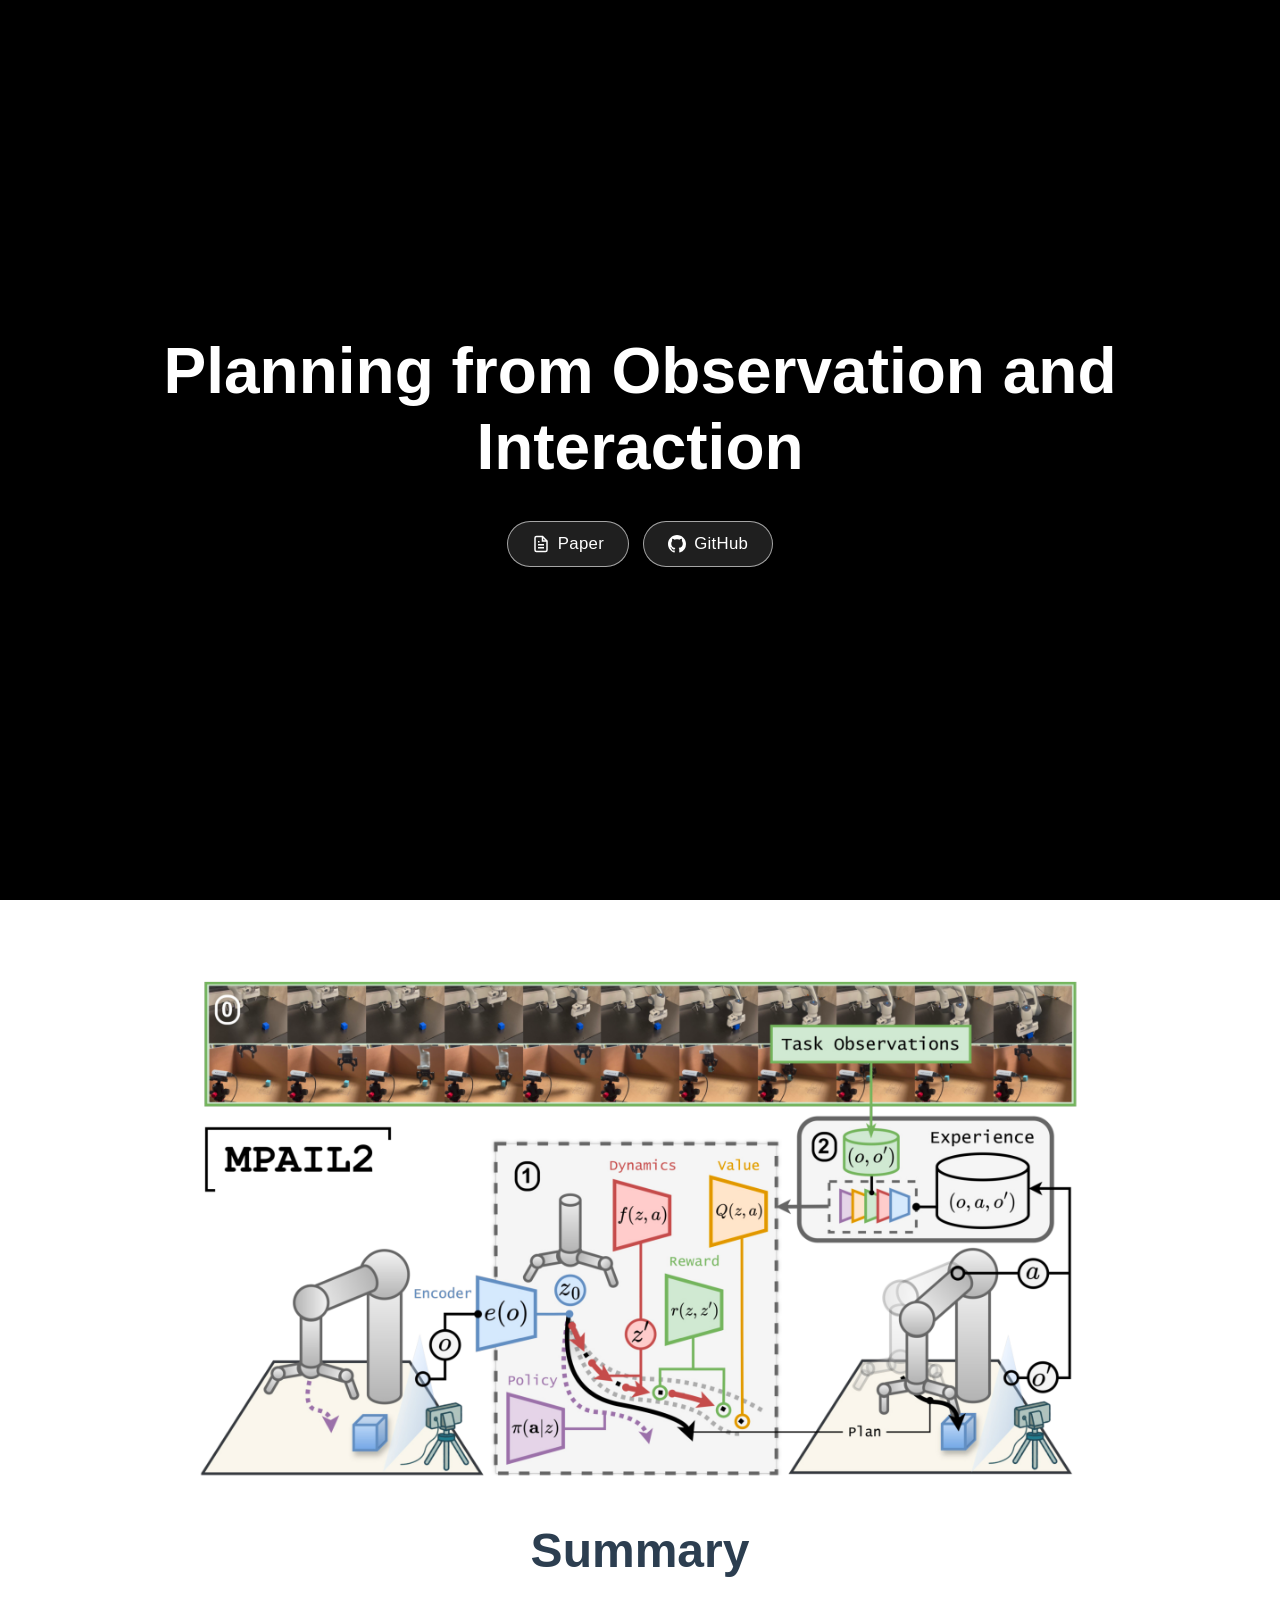
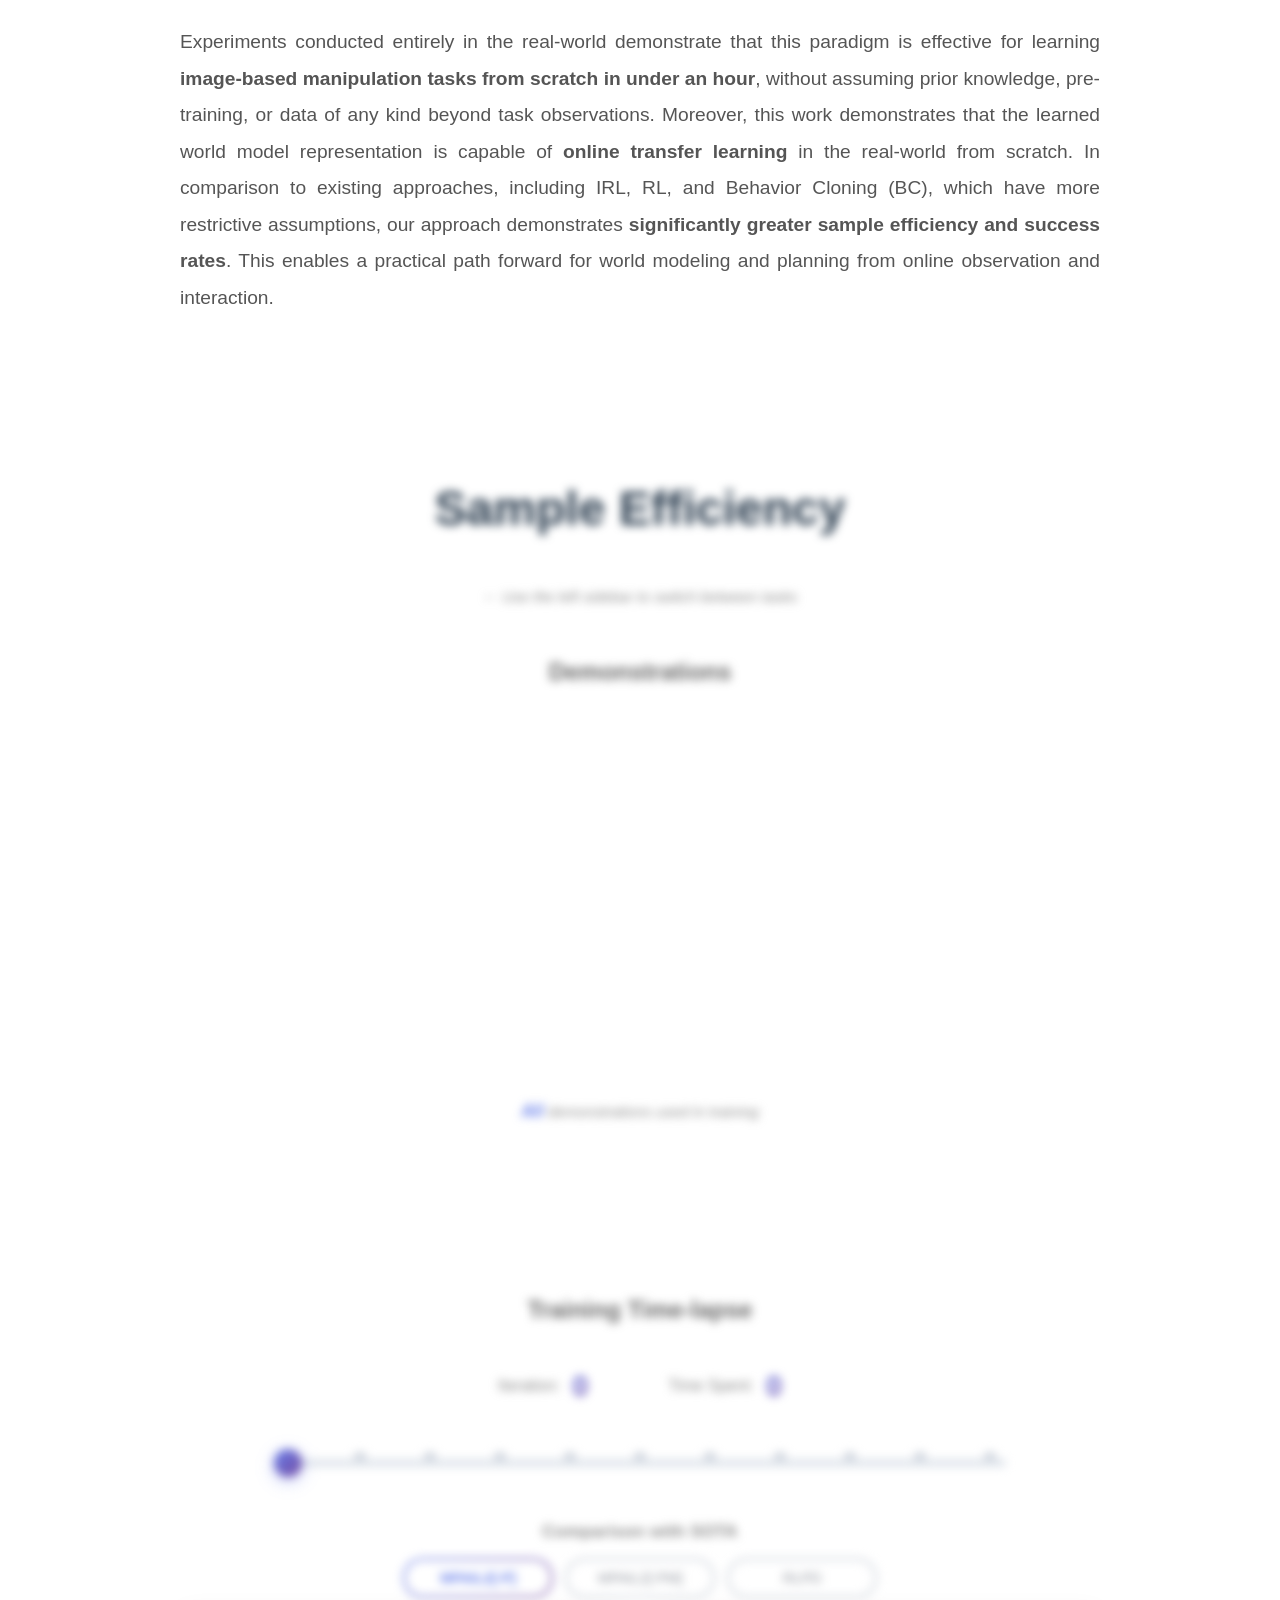
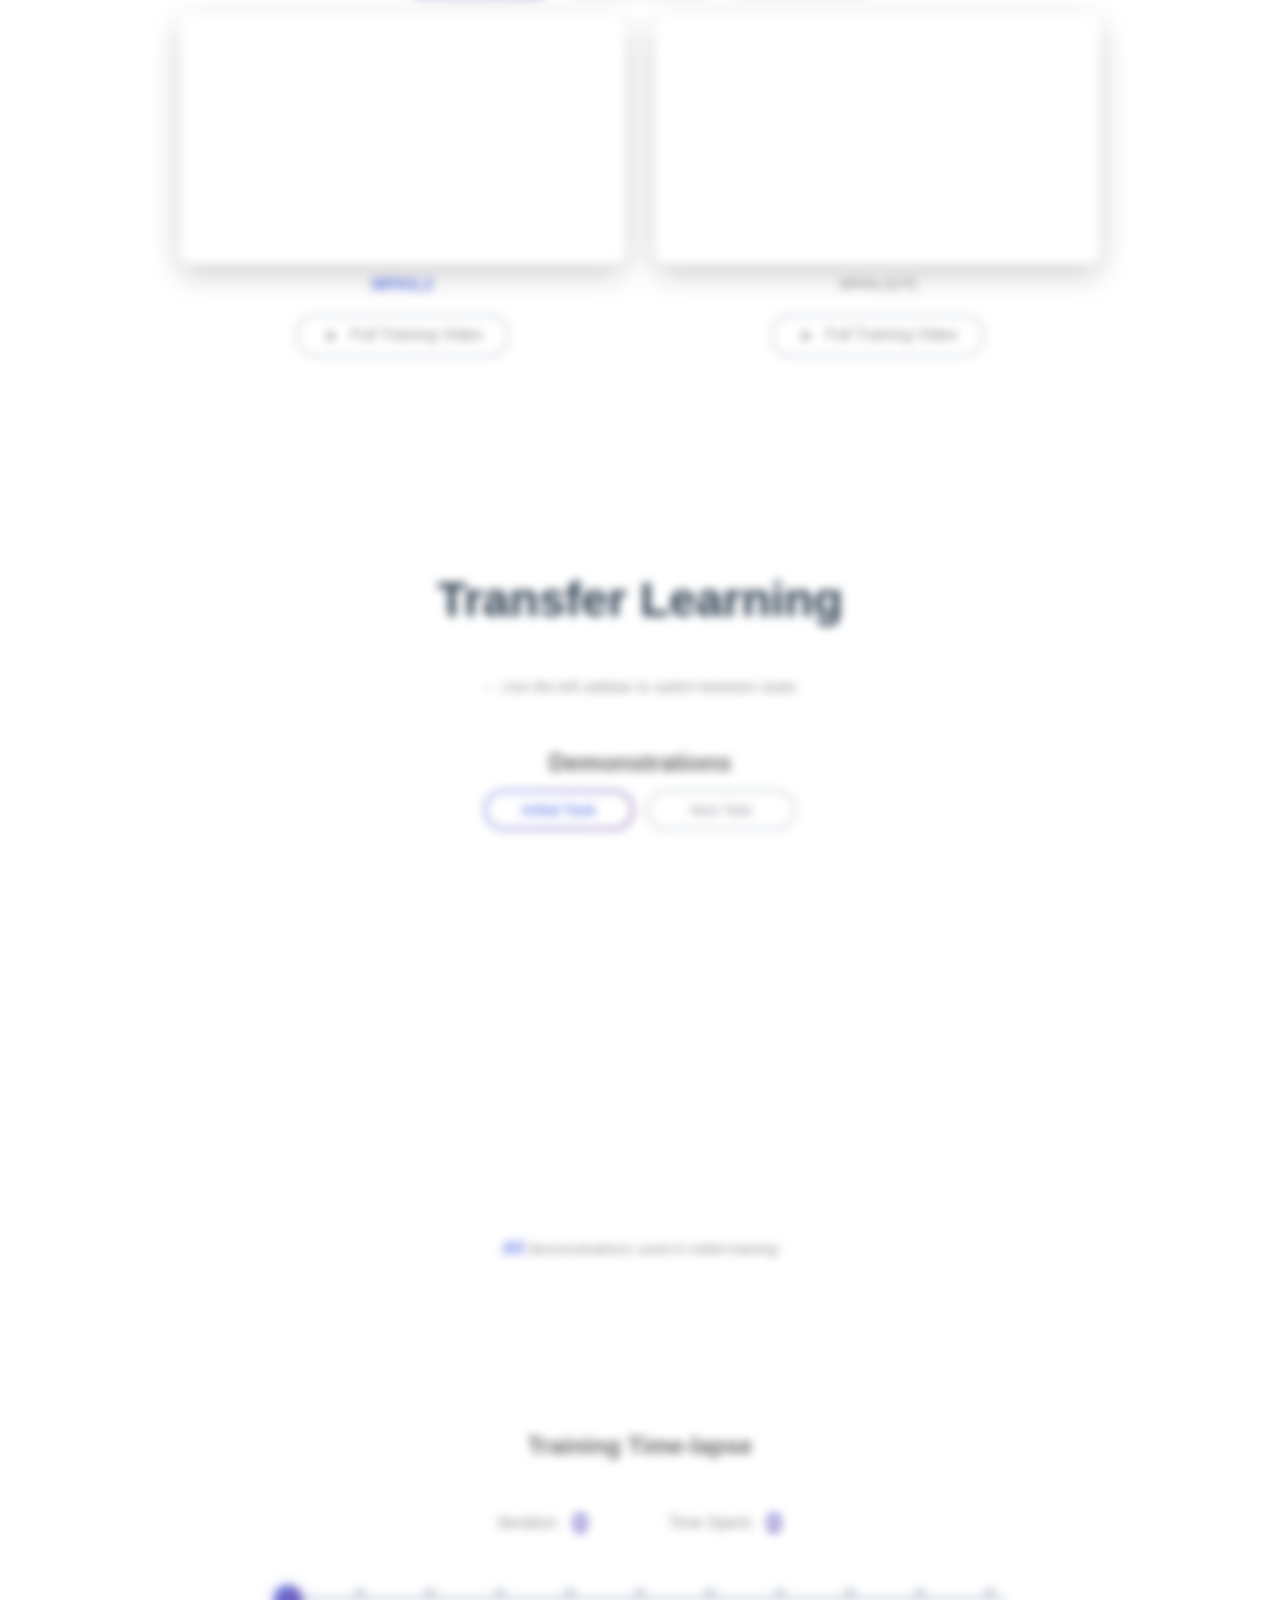
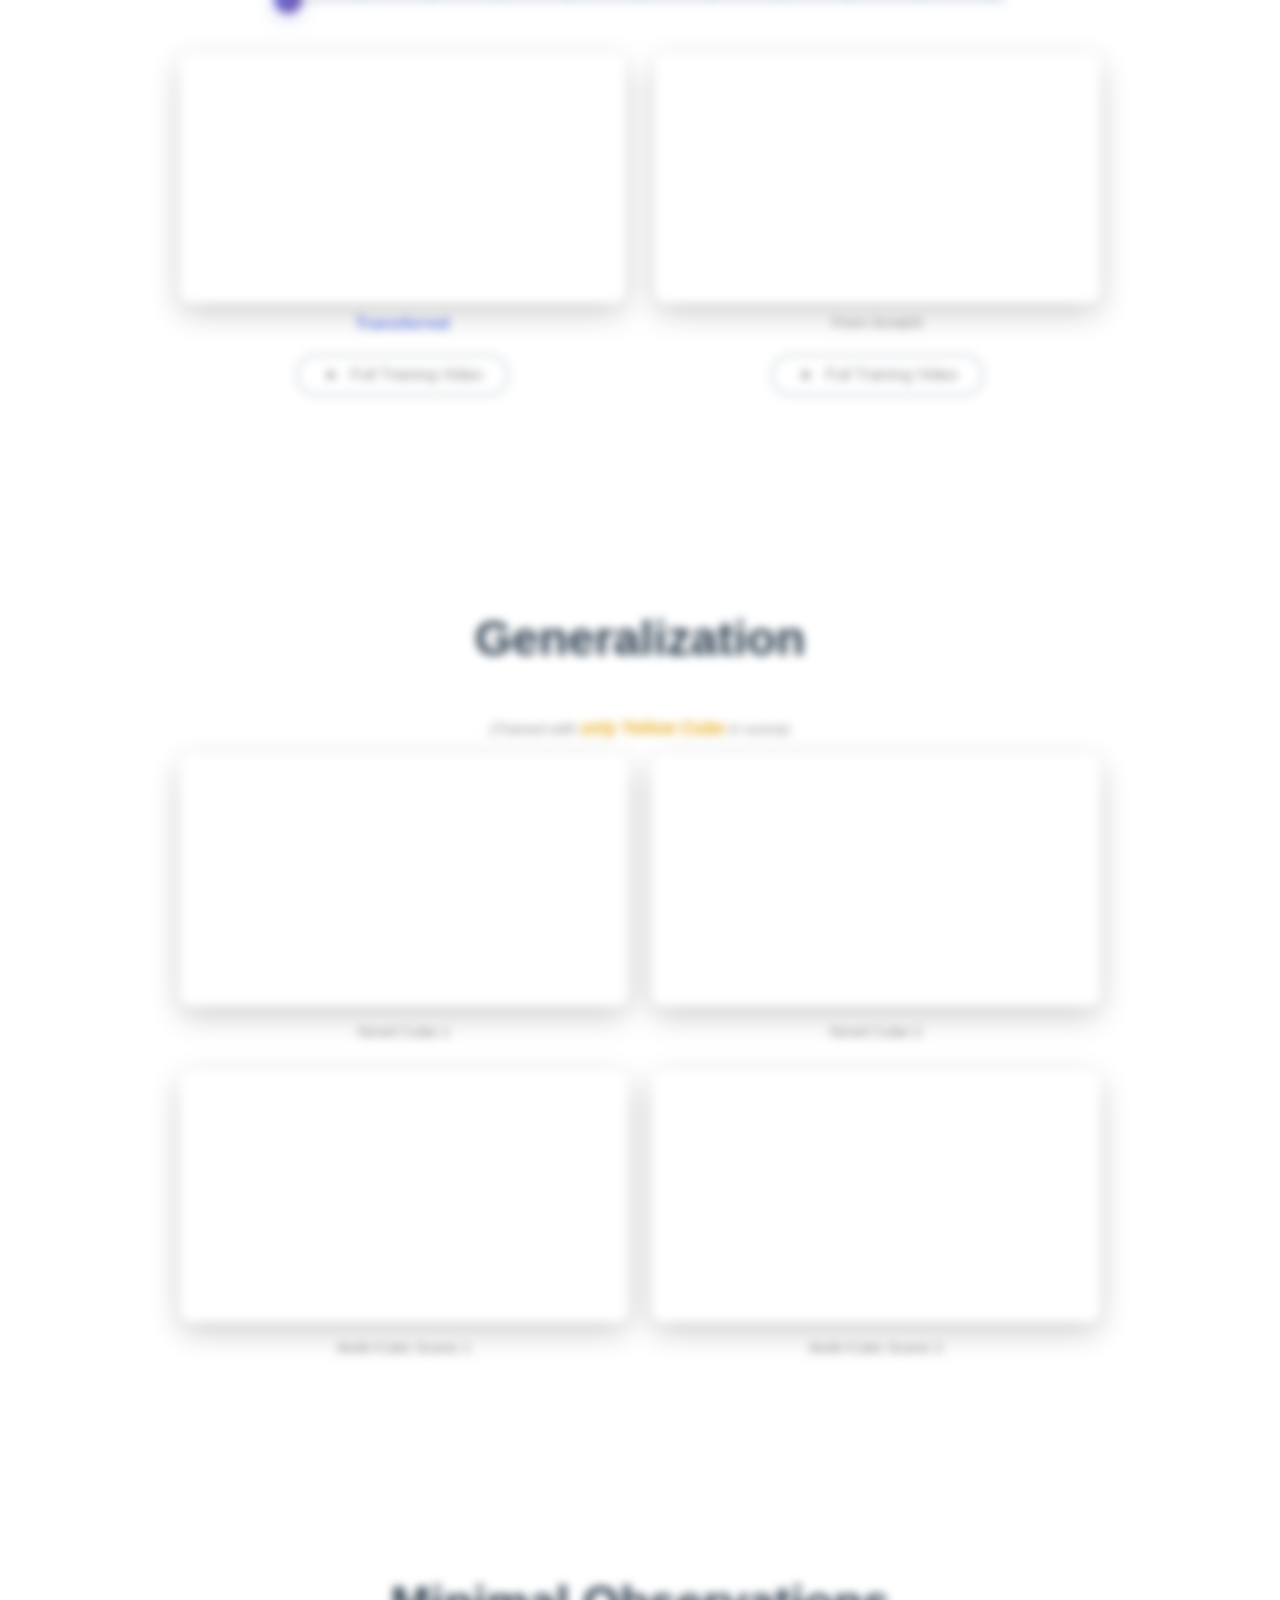
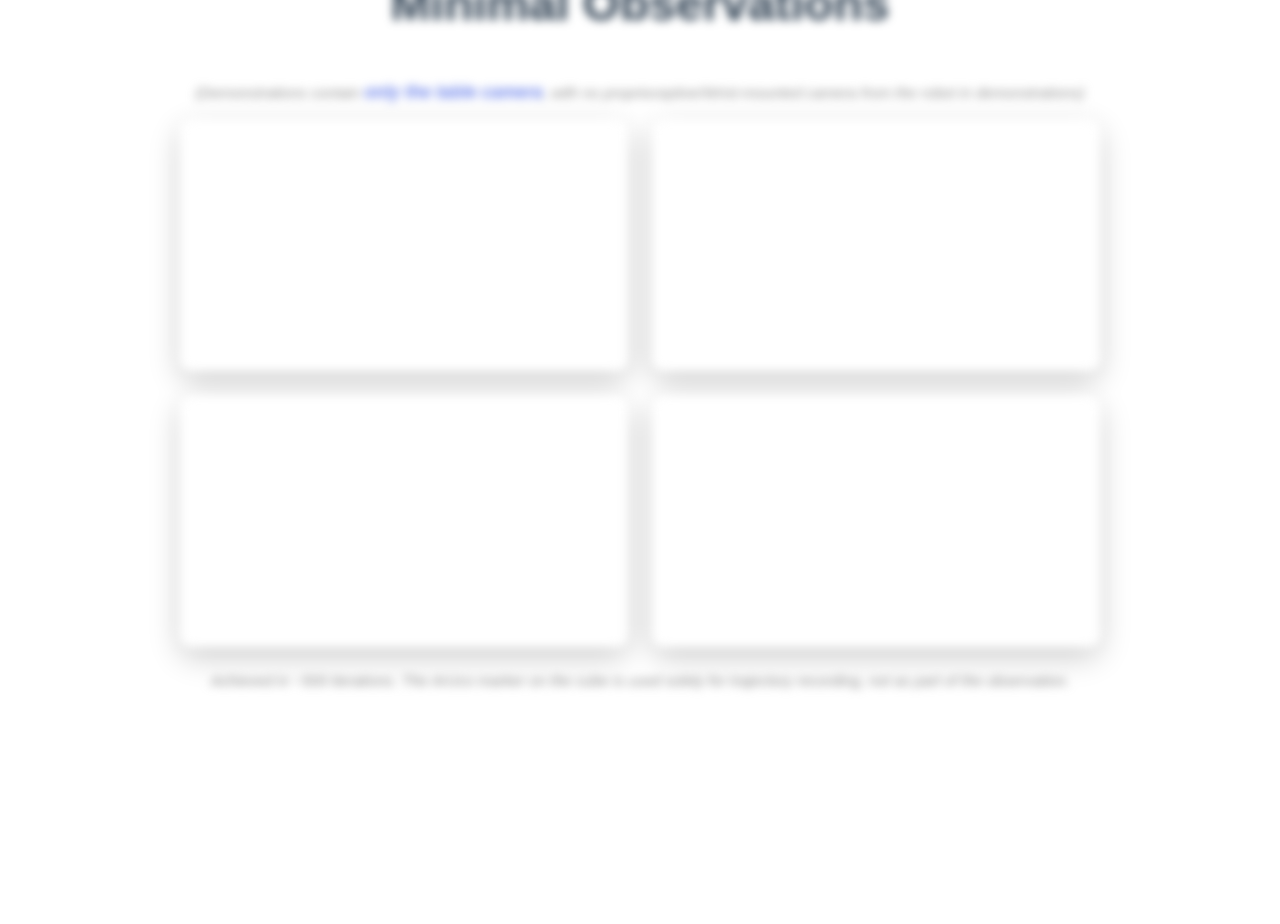
==== VIEWME.html @ fffad15a "Add project website with video showcase Co-authored-by: Cursor <cursoragent@cursor.com>" ====
<!DOCTYPE html>
<html lang="en" style="scroll-behavior: smooth;">
<head>
    <meta charset="UTF-8">
    <meta name="viewport" content="width=device-width, initial-scale=1.0">
    <title>Planning from Observation and Interaction</title>
    <style>
        * {
            margin: 0;
            padding: 0;
            box-sizing: border-box;
        }

        body {
            font-family: 'Segoe UI', Tahoma, Geneva, Verdana, sans-serif;
            line-height: 1.8;
            color: #333;
            background: #ffffff;
            transition: background-color 0.3s ease, color 0.3s ease;
        }

        
        .theme-toggle {
            position: fixed;
            top: 20px;
            right: 20px;
            z-index: 1000;
            width: 72px;
            height: 36px;
            padding: 0 8px;
            border-radius: 18px;
            border: none;
            background: transparent;
            backdrop-filter: none;
            -webkit-backdrop-filter: none;
            box-shadow: none;
            cursor: pointer;
            display: flex;
            align-items: center;
            justify-content: center;
            transition: all 0.3s ease;
            line-height: 0;
            vertical-align: middle;
        }

        .theme-toggle:hover {
            transform: translateY(-1px);
        }
        .theme-toggle svg {
            width: 17px;
            height: 17px;
            transition: color 0.2s ease, opacity 0.2s ease;
            display: block;
            flex-shrink: 0;
            vertical-align: middle;
            margin: 0;
            padding: 0;
        }
        .theme-toggle .sun-icon {
            opacity: 0.75;
        }
        .theme-toggle .moon-icon {
            opacity: 1;
        }
        .theme-toggle .theme-slash {
            margin: 0 6px;
            background: linear-gradient(135deg, #667eea 0%, #764ba2 100%);
            -webkit-background-clip: text;
            background-clip: text;
            color: transparent;
            font-size: 0.95rem;
            font-weight: 600;
            line-height: 0;
            display: inline-flex;
            align-items: center;
            flex-shrink: 0;
            vertical-align: middle;
            padding: 0;
        }
        .theme-toggle.hidden-on-hero {
            opacity: 0;
            transform: translateY(-8px);
            pointer-events: none;
        }
        body:not(.dark-mode) .theme-toggle .sun-icon {
            opacity: 1;
        }
        body:not(.dark-mode) .theme-toggle .moon-icon {
            opacity: 0.75;
        }
        body.dark-mode {
            background: #0d0d1a;
            color: #e0e0e0;
        }

        body.dark-mode .theme-toggle {
            border: none;
            background: transparent;
            box-shadow: none;
        }
        body.dark-mode .theme-toggle .moon-icon {
            opacity: 1;
        }
        body.dark-mode .theme-toggle .sun-icon {
            opacity: 0.75;
        }
        body.dark-mode .theme-toggle .moon-icon path {
            fill: url(#moonGrad);
        }
        body.dark-mode .theme-toggle .sun-icon .sun-circle {
            fill: none;
        }

        body.dark-mode .container {
            background: #0d0d1a;
        }

        body.dark-mode .project-info,
        body.dark-mode .tasks-section {
            background: #0d0d1a;
        }

        body.dark-mode .section-header {
            color: #e0e0e0;
        }
        body.dark-mode .summary-main-image::after {
            content: '';
            position: absolute;
            inset: 0;
            border-radius: 12px;
            background: rgba(0, 0, 0, 0.15);
            mix-blend-mode: darken;
            pointer-events: none;
        }

        body.dark-mode .project-description {
            color: #b0b0b0;
        }

        body.dark-mode .subsection-header {
            color: #c0c0c0;
        }

        body.dark-mode .task-btn {
            background: transparent;
            border-color: rgba(102, 126, 234, 0.5);
            color: #a0a0a0;
        }

        body.dark-mode .task-btn:hover {
            border-color: #667eea;
            color: #667eea;
        }

        body.dark-mode .task-btn.active {
            background: linear-gradient(135deg, #667eea 0%, #764ba2 100%);
            color: white;
        }

        body.dark-mode .iteration-info-item label {
            color: #888;
        }

        body.dark-mode .video-label,
        body.dark-mode .image-label {
            color: #b0b0b0;
        }

        body.dark-mode .video-label.highlighted,
        body.dark-mode .image-label.highlighted {
            color: #8a9ff0;
            font-weight: 600;
        }

        body.dark-mode .demonstrations-caption,
        body.dark-mode .gen-video-label {
            color: #a0a0a0;
        }

        body.dark-mode .full-video-link {
            color: #888;
        }

        body.dark-mode .full-video-link:hover {
            color: #667eea;
        }

        body.dark-mode .timeline-nav {
            background: transparent;
        }

        body.dark-mode .timeline-line {
            background: rgba(102, 126, 234, 0.15);
        }

        body.dark-mode .timeline-dot {
            background: #1a1a30;
            border-color: rgba(102, 126, 234, 0.3);
        }

        body.dark-mode .timeline-item:hover .timeline-dot {
            border-color: #667eea;
        }

        body.dark-mode .timeline-label {
            color: #777;
        }

        body.dark-mode .timeline-item.active .timeline-label {
            color: #667eea;
        }

        body.dark-mode .video-display {
            background: #1a1a30;
        }


        body.dark-mode .icon-block,
        body.dark-mode .icon-block-dest {
            border-color: #888;
        }

        body.dark-mode .task-btn-wrapper.active .icon-block {
            border-color: transparent;
        }

        body.dark-mode .icon-arrow {
            color: #888;
        }

        body.dark-mode .iteration-slider {
            background: linear-gradient(90deg, #2a2a40 0%, #2a2a40 100%);
        }

        body.dark-mode .iteration-slider::-webkit-slider-thumb {
            border-color: #1a1a30;
        }

        body.dark-mode .iteration-slider::-moz-range-thumb {
            border-color: #1a1a30;
        }

        body.dark-mode .slider-dot {
            background: #2a2a4a;
        }

        body.dark-mode .slider-dot.active {
            background: #667eea;
        }

        
        .video-section {
            width: 100%;
            height: 100vh;
            background: #000;
            position: relative;
            overflow: hidden;
        }

        .video-container {
            width: 100%;
            height: 100%;
            position: absolute;
            top: 0;
            left: 0;
        }

        .video-container video {
            width: 100%;
            height: 100%;
            position: absolute;
            top: 0;
            left: 0;
            object-fit: cover;
            display: block;
        }

        .video-overlay {
            position: absolute;
            top: 0;
            left: 0;
            width: 100%;
            height: 100%;
            display: flex;
            flex-direction: column;
            justify-content: center;
            align-items: center;
            z-index: 10;
            background: rgba(0, 0, 0, 0.3);
        }

        .video-overlay h1 {
            font-size: clamp(2em, 5vw, 4.2em);
            font-weight: 700;
            color: white;
            text-shadow: 2px 2px 4px rgba(0, 0, 0, 0.5);
            text-align: center;
            padding: 0 40px;
            user-select: none;
            line-height: 1.2;
            margin-bottom: 15px;
        }

        .video-overlay .subtitle {
            font-size: clamp(1em, 2vw, 1.5em);
            font-weight: 400;
            color: white;
            text-shadow: 2px 2px 4px rgba(0, 0, 0, 0.5);
            text-align: center;
            opacity: 0.9;
        }

        .hero-links {
            display: flex;
            gap: 14px;
            margin-top: 20px;
            justify-content: center;
            flex-wrap: wrap;
        }
        .hero-link-btn {
            display: inline-flex;
            align-items: center;
            gap: 8px;
            padding: 7px 24px;
            border-radius: 50px;
            border: 1.5px solid rgba(255, 255, 255, 0.6);
            background: rgba(255, 255, 255, 0.12);
            backdrop-filter: blur(8px);
            -webkit-backdrop-filter: blur(8px);
            color: white;
            font-size: 1.05rem;
            font-weight: 500;
            text-decoration: none;
            letter-spacing: 0.3px;
            transition: all 0.25s ease;
            cursor: pointer;
        }
        .hero-link-btn svg {
            width: 18px;
            height: 18px;
            flex-shrink: 0;
        }
        .hero-link-btn:hover {
            background: rgba(255, 255, 255, 0.25);
            border-color: rgba(255, 255, 255, 0.9);
            transform: translateY(-2px);
            box-shadow: 0 4px 16px rgba(0, 0, 0, 0.2);
            color: white;
        }

        @media (max-width: 1200px) {
            .video-overlay h1 {
                font-size: clamp(1.5em, 4vw, 3.5em);
            }
        }

        @media (max-width: 768px) {
            .video-overlay h1 {
                font-size: clamp(1.2em, 3.5vw, 2.5em);
                padding: 0 20px;
            }
        }

        @media (max-width: 480px) {
            .video-overlay h1 {
                font-size: clamp(1em, 3vw, 2em);
                padding: 0 15px;
            }
        }

        
        .container {
            max-width: 1000px;
            margin: 0 auto;
            padding: 80px 40px;
        }

        
        .summary-main-image {
            position: relative;
            margin-bottom: 28px;
            border-radius: 12px;
            overflow: hidden;
            max-width: 100%;
        }
        .summary-main-image img {
            display: block;
            width: 100%;
            max-width: 900px;
            margin: 0 auto;
            height: auto;
        }
        .project-info {
            text-align: center;
            margin-bottom: 100px;
        }

        .project-description {
            font-size: 1.2em;
            color: #555;
            line-height: 1.9;
            margin-bottom: 40px;
            text-align: justify;
        }

        
        .section-header {
            font-size: clamp(2em, 4vw, 3em);
            color: #2c3e50;
            margin-bottom: 30px;
            font-weight: 600;
            text-align: center;
        }

        
        .section-header.sticky {
            position: sticky;
            top: 0;
            z-index: 50;
            padding: 20px 0;
            margin: 0 -40px 30px -40px;
            padding-left: 40px;
            padding-right: 40px;
            background: rgba(255, 255, 255, 0.95);
            backdrop-filter: blur(10px);
            -webkit-backdrop-filter: blur(10px);
        }

        .section-header.sticky::after {
            content: '';
            position: absolute;
            bottom: -30px;
            left: 0;
            right: 0;
            height: 30px;
            background: linear-gradient(to bottom, rgba(255,255,255,0.8), rgba(255,255,255,0));
            pointer-events: none;
        }

        .subsection-header {
            font-size: 1.5em;
            color: #666;
            margin: 80px 0 0px 0;
            font-weight: 600;
            text-align: center;
        }

        
        .scroll-section {
            opacity: 1;
            transform: translateY(0) scale(1);
            transition: opacity 0.8s cubic-bezier(0.25, 0.46, 0.45, 0.94), 
                        transform 0.8s cubic-bezier(0.25, 0.46, 0.45, 0.94),
                        filter 0.8s ease;
            filter: blur(0);
        }

        .scroll-section.fade-out {
            opacity: 0;
            transform: translateY(-50px) scale(0.95);
            filter: blur(5px);
            pointer-events: none;
        }

        .scroll-section.hidden-below {
            opacity: 0;
            transform: translateY(60px) scale(0.95);
            filter: blur(5px);
        }

        .scroll-section.fade-in {
            opacity: 1;
            transform: translateY(0) scale(1);
            filter: blur(0);
        }

        
        .scroll-section.instant-show {
            opacity: 1;
            transform: translateY(0) scale(1);
            filter: blur(0);
            transition: opacity 0.2s ease, transform 0.2s ease, filter 0.2s ease;
        }

        
        .content-block {
            margin-top: 60px;
            padding-top: 20px;
        }

        .content-block:first-of-type {
            margin-top: 10px;
            padding-top: 0;
        }

        .content-block.fade-out {
            opacity: 0.15;
            transform: translateY(-30px) scale(0.98);
            filter: blur(3px);
            pointer-events: none;
        }

        .content-block.fade-in {
            opacity: 1;
            transform: translateY(0) scale(1);
            filter: blur(0);
        }

        .content-block.hidden-below {
            opacity: 0;
            transform: translateY(60px) scale(0.95);
            filter: blur(5px);
        }

        .section-text {
            font-size: 1.2em;
            color: #555;
            line-height: 1.9;
            margin-bottom: 40px;
            text-align: justify;
        }

        
        .tasks-section {
            margin-bottom: 150px;
            padding-top: 50px;
        }

        .video-controls {
            display: flex;
            justify-content: center;
            gap: 30px;
            margin-bottom: 30px;
            flex-wrap: wrap;
            align-items: flex-end;
        }

        .control-group {
            display: flex;
            flex-direction: column;
            align-items: flex-start;
        }

        .control-group label {
            font-size: 1.1em;
            color: #2c3e50;
            margin-bottom: 8px;
            font-weight: 600;
            font-family: 'Segoe UI', Tahoma, Geneva, Verdana, sans-serif;
        }

        .control-group select {
            padding: 10px 20px;
            font-size: 1em;
            font-family: 'Segoe UI', Tahoma, Geneva, Verdana, sans-serif;
            border: 2px solid #667eea;
            border-radius: 8px;
            background: white;
            color: #2c3e50;
            cursor: pointer;
            min-width: 200px;
            transition: border-color 0.3s;
        }

        .control-group select:hover {
            border-color: #667eea;
        }

        .control-group select:focus {
            outline: none;
            border-color: #667eea;
            box-shadow: 0 0 0 3px rgba(102, 126, 234, 0.1);
        }

        .time-display {
            display: flex;
            flex-direction: column;
            align-items: flex-start;
        }

        .time-display label {
            font-size: 1.1em;
            color: #2c3e50;
            margin-bottom: 8px;
            font-weight: 600;
            font-family: 'Segoe UI', Tahoma, Geneva, Verdana, sans-serif;
        }

        .time-display .time-value {
            padding: 10px 15px;
            font-size: 1em;
            font-family: 'Segoe UI', Tahoma, Geneva, Verdana, sans-serif;
            color: #667eea;
            font-weight: 500;
            background: #f0f0f5;
            border: 2px solid #667eea;
            border-radius: 8px;
            min-width: 150px;
            text-align: center;
            line-height: 1.2;
        }

        .control-container {
            width: 100%;
            max-width: 800px;
            margin: 20px auto;
            padding: 15px 0;
        }

        .control-header {
            display: flex;
            justify-content: center;
            align-items: center;
            gap: 20px;
        }

        .control-header label {
            font-size: 1.1em;
            color: #888;
            font-weight: 500;
        }

        
        .task-buttons-fixed {
            position: fixed;
            left: 15px;
            top: 50%;
            transform: translateY(-50%) translateZ(0);
            display: flex;
            flex-direction: column;
            gap: 15px;
            z-index: 100;
            opacity: 0;
            pointer-events: none;
            transition: opacity 0.4s ease;
            will-change: opacity;
            -webkit-backface-visibility: hidden;
            backface-visibility: hidden;
        }

        .task-buttons-fixed.visible {
            opacity: 1;
            pointer-events: auto;
        }

        
        .timeline-nav {
            position: fixed;
            right: 30px;
            top: 50%;
            transform: translateY(-50%) translateZ(0);
            display: flex;
            flex-direction: column;
            gap: 0;
            z-index: 100;
            opacity: 0;
            pointer-events: none;
            transition: opacity 0.4s ease;
            will-change: opacity;
            -webkit-backface-visibility: hidden;
            backface-visibility: hidden;
        }

        .timeline-nav.visible {
            opacity: 1;
            pointer-events: auto;
        }

        .timeline-line {
            position: absolute;
            right: 8px;
            top: 18px;
            bottom: 18px;
            width: 3px;
            background: rgba(102, 126, 234, 0.2);
            border-radius: 2px;
        }

        .timeline-item {
            display: flex;
            flex-direction: row-reverse;
            align-items: center;
            gap: 15px;
            padding: 16px 0;
            text-decoration: none;
            position: relative;
        }

        .timeline-dot {
            width: 18px;
            height: 18px;
            border-radius: 50%;
            border: 3px solid rgba(102, 126, 234, 0.4);
            background: white;
            transition: all 0.3s ease;
            flex-shrink: 0;
            z-index: 1;
        }

        .timeline-label {
            font-size: 1em;
            color: #999;
            font-weight: 500;
            white-space: nowrap;
            transition: color 0.3s ease;
            text-align: right;
        }

        .timeline-item:hover .timeline-dot {
            border-color: #667eea;
            transform: scale(1.1);
        }

        .timeline-item:hover .timeline-label {
            color: #667eea;
        }

        .timeline-item.active .timeline-dot {
            background: linear-gradient(135deg, #667eea 0%, #764ba2 100%);
            border-color: transparent;
            box-shadow: 0 3px 12px rgba(102, 126, 234, 0.5);
        }

        .timeline-item.active .timeline-label {
            color: #667eea;
            font-weight: 600;
        }

        
        @media (max-width: 1400px) {
            .timeline-nav {
                right: 10px;
            }
            .timeline-label {
                font-size: 0.8em;
            }
        }

        
        .video-modal {
            display: none;
            position: fixed;
            top: 0;
            left: 0;
            width: 100%;
            height: 100%;
            z-index: 1000;
            align-items: center;
            justify-content: center;
        }

        .video-modal.active {
            display: flex;
        }

        .modal-backdrop {
            position: absolute;
            top: 0;
            left: 0;
            width: 100%;
            height: 100%;
            background: rgba(0, 0, 0, 0.8);
            backdrop-filter: blur(10px);
            -webkit-backdrop-filter: blur(10px);
        }

        .modal-content {
            position: relative;
            width: 90%;
            max-width: 1200px;
            z-index: 1001;
        }

        .modal-close {
            position: absolute;
            top: -40px;
            right: 0;
            background: none;
            border: none;
            color: white;
            font-size: 2em;
            cursor: pointer;
            padding: 5px 15px;
            transition: opacity 0.3s ease;
        }

        .modal-close:hover {
            opacity: 0.7;
        }

        .modal-video {
            width: 100%;
            border-radius: 12px;
            box-shadow: 0 20px 60px rgba(0, 0, 0, 0.5);
        }

        .full-video-link {
            display: inline-flex;
            align-items: center;
            gap: 10px;
            margin-top: 15px;
            padding: 5px 24px;
            background: transparent;
            border: 2px solid #c5ccd6;
            border-radius: 20px;
            color: #888;
            font-size: 1em;
            font-weight: 500;
            font-family: 'Segoe UI', Tahoma, Geneva, Verdana, sans-serif;
            cursor: pointer;
            transition: all 0.3s ease;
            text-decoration: none;
        }

        .full-video-link:hover {
            color: #667eea;
            border-color: #667eea;
        }

        .full-video-link svg {
            width: 18px;
            height: 18px;
            fill: currentColor;
        }

        .task-btn-wrapper {
            display: flex;
            flex-direction: column;
            align-items: center;
            gap: 8px;
            margin-bottom: 25px;
        }

        .task-btn-wrapper:last-child {
            margin-bottom: 0;
        }

        .task-icon {
            width: 50px;
            height: 35px;
            display: flex;
            align-items: center;
            justify-content: center;
            position: relative;
        }

        
        .icon-block {
            width: 18px;
            height: 18px;
            background: transparent;
            border: 2px solid #667eea;
            border-radius: 3px;
            transition: background 0.3s ease, border-color 0.3s ease;
        }

        .icon-arrow, .icon-hand {
            color: #aab;
            transition: color 0.3s ease;
        }

        
        .push-icon {
            width: 80px;
            height: 45px;
            position: relative;
        }

        .push-icon .icon-block {
            position: absolute;
            left: 5px;
            bottom: 3px;
        }

        .push-icon .icon-block-dest {
            width: 18px;
            height: 18px;
            position: absolute;
            left: 55px;
            bottom: 3px;
            border: 2px dashed #667eea;
            border-radius: 3px;
            opacity: 0.5;
        }

        .push-icon .icon-arrow {
            font-size: 16px;
            position: absolute;
            left: 33px;
            bottom: 0px;
        }

        
        .pick-icon {
            gap: 4px;
            position: relative;
            width: 80px;
            height: 45px;
        }

        .pick-icon .icon-block {
            position: absolute;
            left: 5px;
            bottom: 3px;
        }

        .pick-icon .icon-block-dest {
            width: 18px;
            height: 18px;
            position: absolute;
            left: 55px;
            bottom: 3px;
            border: 2px dashed #667eea;
            border-radius: 3px;
            opacity: 0.5;
        }

        .pick-arrow {
            font-size: 14px;
            color: #aab;
            position: absolute;
            opacity: 0.4;
            transition: color 0.3s ease, opacity 0.3s ease;
        }

        .arrow-up {
            left: 8px;
            top: 0;
        }

        .arrow-right {
            left: 33px;
            top: 0;
        }

        .arrow-down {
            left: 58px;
            top: 0;
        }

        
        .task-btn-wrapper.active .icon-block {
            background: linear-gradient(135deg, #667eea 0%, #764ba2 100%);
            border-color: transparent;
        }

        .task-btn-wrapper.active .icon-block-dest {
            border-style: solid;
            opacity: 0.6;
        }

        .task-btn-wrapper.active .icon-arrow {
            color: #667eea;
        }

        .task-btn-wrapper.active .pick-arrow {
            color: #667eea;
            opacity: 0.7;
        }

        
        .task-btn-wrapper:hover .icon-arrow {
            opacity: 0;
        }

        .task-btn-wrapper:hover .pick-arrow {
            opacity: 0;
        }

        .task-btn-wrapper:hover .icon-block-dest {
            opacity: 0;
        }

        .task-btn-wrapper:hover .push-icon .icon-block {
            animation: pushMove 1.2s ease-in-out infinite;
        }

        .task-btn-wrapper:hover .pick-icon .icon-block {
            animation: pickMove 2.4s ease-in-out infinite;
        }

        @keyframes pushMove {
            0% { transform: translateX(0); opacity: 1; }
            45% { transform: translateX(50px); opacity: 1; }
            50% { transform: translateX(50px); opacity: 0; }
            55% { transform: translateX(0); opacity: 0; }
            60%, 100% { transform: translateX(0); opacity: 1; }
        }

        
        @keyframes pickMove {
            0% { transform: translate(0, 0); opacity: 1; }
            20% { transform: translate(0, -25px); opacity: 1; }
            50% { transform: translate(50px, -25px); opacity: 1; }
            70% { transform: translate(50px, 0); opacity: 1; }
            75% { transform: translate(50px, 0); opacity: 0; }
            80% { transform: translate(0, 0); opacity: 0; }
            85%, 100% { transform: translate(0, 0); opacity: 1; }
        }

        .task-buttons {
            display: flex;
            gap: 15px;
        }

        .task-btn {
            padding: 12px 20px;
            font-size: 0.95em;
            font-weight: 600;
            font-family: 'Segoe UI', Tahoma, Geneva, Verdana, sans-serif;
            border: 2px solid #c5ccd6;
            border-radius: 25px;
            background: white;
            color: #8892a0;
            cursor: pointer;
            transition: all 0.3s ease;
            box-shadow: 0 4px 15px rgba(0, 0, 0, 0.1);
            white-space: nowrap;
            min-width: 130px;
            text-align: center;
        }

        .task-btn:hover {
            border-color: #667eea;
            color: #667eea;
        }

        .task-btn.active {
            background: linear-gradient(135deg, #667eea 0%, #764ba2 100%);
            border-color: transparent;
            color: white;
            box-shadow: 0 4px 15px rgba(102, 126, 234, 0.4);
        }

        
        .method-buttons-container {
            display: flex;
            justify-content: center;
            gap: 15px;
            margin: 20px auto;
            flex-wrap: wrap;
        }

        
        @media (max-width: 1200px) {
            .task-buttons-fixed {
                left: 5px;
                gap: 10px;
            }
            .task-btn {
                font-size: 0.8em;
                padding: 8px 14px;
                min-width: 100px;
            }
        }

        
        .time-value-display {
            font-size: 1.2em;
            font-weight: 600;
            color: #999;
            padding: 5px 15px;
            min-width: 80px;
            text-align: center;
        }

        
        
        .iteration-control-area {
            width: 100%;
            max-width: 800px;
            margin: 15px auto;
            padding: 15px 30px;
        }

        .iteration-info-row {
            display: flex;
            justify-content: center;
            align-items: center;
            gap: 80px;
            margin-bottom: 20px;
        }

        .iteration-info-item {
            display: flex;
            align-items: center;
            gap: 12px;
        }

        .iteration-info-item label {
            font-size: 1em;
            color: #888;
            font-weight: 500;
        }

        .iteration-info-item .value {
            font-size: 1.8em;
            font-weight: 700;
            background: linear-gradient(135deg, #667eea 0%, #764ba2 100%);
            -webkit-background-clip: text;
            -webkit-text-fill-color: transparent;
            background-clip: text;
        }

        .iteration-value-display {
            font-size: 1.2em;
            font-weight: 600;
            color: #999;
            padding: 5px 15px;
            min-width: 60px;
            text-align: center;
        }

        .slider-track-container {
            position: relative;
            padding: 15px 0 10px 0;
        }

        .iteration-slider {
            -webkit-appearance: none;
            appearance: none;
            width: calc(100% - 8px);
            margin: 0 4px;
            height: 8px;
            background: linear-gradient(90deg, #e0e5ec 0%, #e0e5ec 100%);
            border-radius: 4px;
            outline: none;
            cursor: pointer;
            position: relative;
            z-index: 2;
        }

        .iteration-slider::-webkit-slider-runnable-track {
            -webkit-appearance: none;
            height: 8px;
            border-radius: 4px;
        }

        .iteration-slider::-webkit-slider-thumb {
            -webkit-appearance: none !important;
            appearance: none !important;
            width: 28px;
            height: 28px;
            background: linear-gradient(135deg, #667eea 0%, #764ba2 100%) !important;
            border-radius: 50% !important;
            cursor: pointer;
            box-shadow: 0 4px 15px rgba(102, 126, 234, 0.4);
            transition: transform 0.2s ease, box-shadow 0.2s ease;
            border: none !important;
            outline: none !important;
            box-sizing: border-box;
            margin-top: -10px;
            position: relative;
        }

        .iteration-slider::-webkit-slider-thumb:hover {
            transform: scale(1.15);
            box-shadow: 0 6px 20px rgba(102, 126, 234, 0.5);
        }

        .iteration-slider:focus {
            outline: none;
        }

        .iteration-slider::-moz-range-thumb {
            width: 28px;
            height: 28px;
            background: linear-gradient(135deg, #667eea 0%, #764ba2 100%) !important;
            border-radius: 50% !important;
            cursor: pointer;
            box-shadow: 0 4px 15px rgba(102, 126, 234, 0.4);
            transition: transform 0.2s ease, box-shadow 0.2s ease;
            border: none !important;
            outline: none !important;
            box-sizing: border-box;
            -moz-appearance: none !important;
            background-clip: padding-box;
        }

        .iteration-slider::-moz-range-thumb:hover {
            transform: scale(1.15);
            box-shadow: 0 6px 20px rgba(102, 126, 234, 0.5);
        }

        .iteration-slider::-moz-range-thumb:-moz-focusring,
        .iteration-slider::-webkit-slider-thumb:focus {
            outline: none;
        }

        /* Remove any default inner track rendering that might show square */
        .iteration-slider::-webkit-slider-runnable-track {
            background: linear-gradient(90deg, #e0e5ec 0%, #e0e5ec 100%);
        }
        
        .iteration-slider::-moz-range-track {
            height: 8px;
            border-radius: 4px;
            background: linear-gradient(90deg, #e0e5ec 0%, #e0e5ec 100%);
        }
        
        /* Completely override thumb to remove any inner square */
        .iteration-slider::-webkit-slider-thumb {
            background: linear-gradient(135deg, #667eea 0%, #764ba2 100%) !important;
            -webkit-mask: none !important;
            mask: none !important;
        }
        
        .iteration-slider::-moz-range-thumb {
            background: linear-gradient(135deg, #667eea 0%, #764ba2 100%) !important;
        }

        .slider-dots {
            display: flex;
            justify-content: space-between;
            position: absolute;
            width: calc(100% - 28px);
            top: 19px;
            left: 14px;
            z-index: 1;
            pointer-events: none;
        }

        .slider-dot {
            width: 12px;
            height: 12px;
            background: #c5ccd6;
            border-radius: 50%;
            transition: background 0.3s ease, transform 0.2s ease;
        }

        .slider-dot.active {
            background: #667eea;
            transform: scale(1.2);
        }

        .task-note {
            text-align: center;
            font-size: 0.95em;
            color: #777;
            margin-top: 10px;
            margin-bottom: 20px;
            font-style: italic;
        }

        .video-display {
            width: 100%;
            max-width: 1200px;
            margin: 0 auto;
            background: #ffffff;
            border-radius: 12px;
            overflow: hidden;
            box-shadow: 0 10px 30px rgba(0,0,0,0.2);
            position: relative;
            aspect-ratio: 16 / 9;
        }

        .video-display video {
            position: absolute;
            top: -10%;
            left: 0;
            width: 100%;
            height: 110%;
            transform: none;
            object-fit: cover;
            display: block;
            transition: opacity 0.15s ease;
        }
        
        .video-display video.loading {
            opacity: 0;
        }

        
        .sample-method-row {
            display: flex;
            justify-content: center;
            align-items: center;
            gap: 12px;
            margin-bottom: 16px;
            width: 100%;
            max-width: 1200px;
            margin-left: auto;
            margin-right: auto;
        }
        .sample-method-btn {
            padding: 8px 18px;
            width: 150px;
            flex: 0 0 150px;
            height: 40px;
            display: inline-flex;
            align-items: center;
            justify-content: center;
            font-size: 0.9em;
            font-weight: 500;
            font-family: inherit;
            border: 2px solid #c5ccd6;
            border-radius: 20px;
            background: transparent;
            color: #8a8f98;
            cursor: pointer;
            box-sizing: border-box;
            text-align: center;
            white-space: nowrap;
            transition: border-color 0.2s ease, color 0.2s ease, background 0.2s ease;
        }
        .sample-method-btn:hover {
            border: 2px solid transparent;
            color: #667eea;
            background:
                linear-gradient(#ffffff, #ffffff) padding-box,
                linear-gradient(135deg, #667eea 0%, #764ba2 100%) border-box;
        }
        .sample-method-btn.active {
            border: 2px solid transparent;
            color: #667eea;
            font-weight: 700;
            background:
                linear-gradient(#ffffff, #ffffff) padding-box,
                linear-gradient(135deg, #667eea 0%, #764ba2 100%) border-box;
        }
        .transfer-demo-toggle {
            display: flex;
            justify-content: center;
            gap: 12px;
            margin: 6px 0 16px 0;
        }
        /* Transfer buttons reuse .sample-method-btn styles for identical behavior */
        .transfer-demo-btn {
            font-family: inherit;
        }
        .transfer-demo-panel {
            min-height: 0;
        }
        .transfer-demo-panel.hidden {
            display: none;
        }
        .transfer-demo-subtitle {
            margin-top: 20px;
            margin-bottom: 5px;
            font-style: normal;
            font-weight: 600;
            color: #999;
        }
        body.dark-mode .sample-method-btn {
            border-color: #4a4a6a;
            color: #a0a0a0;
        }
        body.dark-mode .sample-method-btn:hover {
            border: 2px solid transparent;
            color: #8a9ff0;
            background:
                linear-gradient(#0d0d1a, #0d0d1a) padding-box,
                linear-gradient(135deg, #667eea 0%, #764ba2 100%) border-box;
        }
        body.dark-mode .sample-method-btn.active {
            border: 2px solid transparent;
            color: #8a9ff0;
            font-weight: 700;
            background:
                linear-gradient(#0d0d1a, #0d0d1a) padding-box,
                linear-gradient(135deg, #667eea 0%, #764ba2 100%) border-box;
        }
        body.dark-mode .transfer-demo-btn {
            font-family: inherit;
        }
        .transfer-videos-container {
            display: flex;
            gap: 30px;
            justify-content: center;
            align-items: flex-start;
            width: 100%;
            max-width: 1200px;
            margin: 0 auto;
        }

        .transfer-video-wrapper {
            flex: 1;
            max-width: 580px;
            text-align: center;
        }

        /* Keep left/right button baselines aligned in Sample Efficiency */
        #time-lapses-block .transfer-videos-container {
            align-items: stretch;
        }
        #time-lapses-block .transfer-video-wrapper {
            display: flex;
            flex-direction: column;
        }
        #time-lapses-block .video-label {
            margin-top: 6px;
            margin-bottom: 14px;
        }
        #time-lapses-block .full-video-link {
            margin-top: auto;
            align-self: center;
        }
        #transfer-time-lapses-block .transfer-videos-container {
            align-items: stretch;
        }
        #transfer-time-lapses-block .transfer-video-wrapper {
            display: flex;
            flex-direction: column;
        }
        #transfer-time-lapses-block .video-label {
            margin-top: 6px;
            margin-bottom: 14px;
        }
        #transfer-time-lapses-block .full-video-link {
            margin-top: auto;
            align-self: center;
        }

        .transfer-video-wrapper .video-display {
            aspect-ratio: 16 / 9;
            width: 100%;
        }

        .transfer-video-wrapper .video-display video {
            width: 100%;
            height: 100%;
            top: 0;
            left: 0;
            transform: none;
        }

        .task-pick-place .transfer-video-wrapper .video-display video {
            width: 110%;
            height: 110%;
            top: -10%;
            left: -5%;
        }

        .task-pick-place .demo-video-wrapper .video-display video {
            height: 110%;
            top: -10%;
        }

        .video-label {
            margin-top: 12px;
            font-size: 0.95rem;
            color: #888;
            font-weight: 500;
        }

        .video-label.highlighted {
            color: #667eea;
            font-weight: 600;
            font-size: 1.05rem;
        }
        .sample-mpail2-title {
            font-size: 1.58rem;
            font-weight: 800;
            letter-spacing: 0.2px;
        }

        

        
        .generalization-grid {
            display: grid;
            grid-template-columns: repeat(2, 1fr);
            gap: 24px;
            width: 100%;
            max-width: 1200px;
            margin: 0 auto;
        }

        .generalization-video-wrapper {
            width: 100%;
        }

        .generalization-video-wrapper .video-display {
            aspect-ratio: 16 / 9;
            width: 100%;
        }

        .generalization-video-wrapper .video-display video {
            width: 100%;
            height: 100%;
            top: 0;
            left: 0;
            transform: none;
        }

        .gen-video-label {
            text-align: center;
            margin-top: 12px;
            font-size: 0.95em;
            color: #888;
            font-weight: 500;
        }

        
        .demonstrations-grid {
            display: grid;
            grid-template-columns: repeat(5, 1fr);
            gap: 0;
            width: 100%;
            max-width: 1000px;
            margin: 20px auto 0 auto;
            border-radius: 12px;
            overflow: hidden;
        }

        .demo-video-wrapper {
            width: 100%;
        }

        .demo-video-wrapper .video-display {
            aspect-ratio: 1 / 1;
            width: 100%;
            border-radius: 0;
            overflow: hidden;
            box-shadow: none;
        }

        .demo-video-wrapper .video-display video {
            width: 100%;
            height: 100%;
            top: 0;
            left: 0;
            transform: none;
            object-fit: cover;
            box-shadow: none;
        }

        .demonstrations-caption {
            text-align: center;
            margin-top: 15px;
            font-size: 0.95em;
            color: #888;
            font-style: italic;
        }
        .demonstrations-caption.transfer-demo-subtitle {
            font-style: normal;
            font-weight: 600;
            color: #999;
        }

        
        a {
            color: #667eea;
            text-decoration: none;
            transition: color 0.3s;
        }

        a:hover {
            color: #667eea;
        }

    </style>
    <script>
        
        document.addEventListener('DOMContentLoaded', function() {
            var video = document.querySelector('video');
            if (video) {
                
                video.addEventListener('loadedmetadata', function() {
                });

                video.addEventListener('timeupdate', function() {
                    
                    if (this.duration && !isNaN(this.duration)) {
                        var remaining = this.duration - this.currentTime;
                        if (remaining <= 8 && remaining > 0) {
                            this.currentTime = 0;
                        }
                    }
                });

                
                video.addEventListener('ended', function() {
                    this.currentTime = 0;
                    this.play();
                });
            }
        });
    </script>
</head>
<body>
    
    <button class="theme-toggle" id="theme-toggle" onclick="toggleTheme()" title="Toggle Dark/Light Mode" aria-label="Toggle dark and light mode">
        <svg class="moon-icon" viewBox="0 0 24 24" fill="none" stroke-width="2">
            <defs>
                <linearGradient id="moonGrad" x1="0%" y1="0%" x2="100%" y2="100%">
                    <stop offset="0%" stop-color="#667eea"/>
                    <stop offset="100%" stop-color="#764ba2"/>
                </linearGradient>
            </defs>
            <path d="M21 12.79A9 9 0 1 1 11.21 3 7 7 0 0 0 21 12.79z" stroke="url(#moonGrad)"/>
        </svg>
        <span class="theme-slash">/</span>
        <svg class="sun-icon" viewBox="0 0 24 24" fill="none" stroke-width="2">
            <defs>
                <linearGradient id="sunGrad" x1="0%" y1="0%" x2="100%" y2="100%">
                    <stop offset="0%" stop-color="#667eea"/>
                    <stop offset="100%" stop-color="#764ba2"/>
                </linearGradient>
            </defs>
            <circle class="sun-circle" cx="12" cy="12" r="5" stroke="url(#sunGrad)" fill="url(#sunGrad)"/>
            <line x1="12" y1="1" x2="12" y2="3" stroke="url(#sunGrad)"/>
            <line x1="12" y1="21" x2="12" y2="23" stroke="url(#sunGrad)"/>
            <line x1="4.22" y1="4.22" x2="5.64" y2="5.64" stroke="url(#sunGrad)"/>
            <line x1="18.36" y1="18.36" x2="19.78" y2="19.78" stroke="url(#sunGrad)"/>
            <line x1="1" y1="12" x2="3" y2="12" stroke="url(#sunGrad)"/>
            <line x1="21" y1="12" x2="23" y2="12" stroke="url(#sunGrad)"/>
            <line x1="4.22" y1="19.78" x2="5.64" y2="18.36" stroke="url(#sunGrad)"/>
            <line x1="18.36" y1="5.64" x2="19.78" y2="4.22" stroke="url(#sunGrad)"/>
        </svg>
    </button>

    
    <section class="video-section">
        <div class="video-container">
            <video autoplay muted loop playsinline>
                <source src="Media/Video/Background/background.mp4" type="video/mp4">
                Your browser does not support video playback.
            </video>
        </div>
        <div class="video-overlay">
            <h1>Planning from Observation and Interaction</h1>
            <div class="hero-links">
                <a href="Media/paper.pdf" target="_blank" class="hero-link-btn">
                    <svg viewBox="0 0 24 24" fill="none" stroke="currentColor" stroke-width="2"><path d="M14 2H6a2 2 0 0 0-2 2v16a2 2 0 0 0 2 2h12a2 2 0 0 0 2-2V8z"/><polyline points="14 2 14 8 20 8"/><line x1="16" y1="13" x2="8" y2="13"/><line x1="16" y1="17" x2="8" y2="17"/><polyline points="10 9 9 9 8 9"/></svg>
                    Paper
                </a>
                <a href="https://github.com/WheeledLab" target="_blank" class="hero-link-btn">
                    <svg viewBox="0 0 24 24" fill="currentColor"><path d="M12 0C5.37 0 0 5.37 0 12c0 5.31 3.435 9.795 8.205 11.385.6.105.825-.255.825-.57 0-.285-.015-1.23-.015-2.235-3.015.555-3.795-.735-4.035-1.41-.135-.345-.72-1.41-1.23-1.695-.42-.225-1.02-.78-.015-.795.945-.015 1.62.87 1.845 1.23 1.08 1.815 2.805 1.305 3.495.99.105-.78.42-1.305.765-1.605-2.67-.3-5.46-1.335-5.46-5.925 0-1.305.465-2.385 1.23-3.225-.12-.3-.54-1.53.12-3.18 0 0 1.005-.315 3.3 1.23.96-.27 1.98-.405 3-.405s2.04.135 3 .405c2.295-1.56 3.3-1.23 3.3-1.23.66 1.65.24 2.88.12 3.18.765.84 1.23 1.905 1.23 3.225 0 4.605-2.805 5.625-5.475 5.925.435.375.81 1.095.81 2.22 0 1.605-.015 2.895-.015 3.3 0 .315.225.69.825.57A12.02 12.02 0 0 0 24 12c0-6.63-5.37-12-12-12z"/></svg>
                    GitHub
                </a>
            </div>
        </div>
    </section>

    
    <nav class="timeline-nav" id="timeline-nav">
        <div class="timeline-line"></div>
        <a href="#summary-section" class="timeline-item active" data-section="summary">
            <span class="timeline-dot"></span>
            <span class="timeline-label">Summary</span>
        </a>
        <a href="#efficiency-section" class="timeline-item" data-section="efficiency">
            <span class="timeline-dot"></span>
            <span class="timeline-label">Sample Efficiency</span>
        </a>
        <a href="#transfer-section" class="timeline-item" data-section="transfer">
            <span class="timeline-dot"></span>
            <span class="timeline-label">Transfer Learning</span>
        </a>
        <a href="#generalization-section" class="timeline-item" data-section="generalization">
            <span class="timeline-dot"></span>
            <span class="timeline-label">Generalization</span>
        </a>
        <a href="#tablecam-section" class="timeline-item" data-section="tablecam">
            <span class="timeline-dot"></span>
            <span class="timeline-label">Minimal Observations</span>
        </a>
    </nav>

    
    <div class="task-buttons-fixed" id="task-buttons-left">
        <div class="task-btn-wrapper active" data-task="push">
            <div class="task-icon push-icon">
                <div class="icon-block"></div>
                <div class="icon-block-dest"></div>
                <div class="icon-arrow">→</div>
            </div>
            <button class="task-btn active" data-task="push" onclick="selectTask('push')">Push</button>
        </div>
        <div class="task-btn-wrapper" data-task="pick-place">
            <div class="task-icon pick-icon">
                <div class="pick-arrow arrow-up">↑</div>
                <div class="pick-arrow arrow-right">→</div>
                <div class="pick-arrow arrow-down">↓</div>
                <div class="icon-block"></div>
                <div class="icon-block-dest"></div>
            </div>
            <button class="task-btn" data-task="pick-place" onclick="selectTask('pick-place')">Pick and Place</button>
        </div>
    </div>

    
    <div class="container">
        
        <section class="project-info scroll-section" id="summary-section">
            <div class="summary-main-image"><img src="Media/Image/main.jpg" alt="Main"></div>
            <h2 class="section-header">Summary</h2>
            <p class="project-description">
                Experiments conducted entirely in the real-world demonstrate that this paradigm is effective for learning <strong>image-based manipulation tasks from scratch in under an hour</strong>, without assuming prior knowledge, pre-training, or data of any kind beyond task observations. Moreover, this work demonstrates that the learned world model representation is capable of <strong>online transfer learning</strong> in the real-world from scratch. In comparison to existing approaches, including IRL, RL, and Behavior Cloning (BC), which have more restrictive assumptions, our approach demonstrates <strong>significantly greater sample efficiency and success rates</strong>. This enables a practical path forward for world modeling and planning from online observation and interaction.
            </p>
        </section>

        
        <section class="tasks-section scroll-section" id="efficiency-section">
            <h2 class="section-header">Sample Efficiency</h2>
            <p class="demonstrations-caption" style="margin-bottom:-40px;">&#8592; Use the left sidebar to switch between tasks</p>

            <div class="content-block" id="demonstrations-block">
                <h3 class="subsection-header">Demonstrations</h3>
                <div class="demonstrations-grid" id="demonstrations-grid">
                    <div class="demo-video-wrapper">
                        <div class="video-display">
                            <video class="demo-video" autoplay muted loop playsinline>
                                <source src="Media/Video/Demonstrations/Push/demo_1.mp4" type="video/mp4">
                            </video>
                        </div>
                    </div>
                    <div class="demo-video-wrapper">
                        <div class="video-display">
                            <video class="demo-video" autoplay muted loop playsinline>
                                <source src="Media/Video/Demonstrations/Push/demo_2.mp4" type="video/mp4">
                            </video>
                        </div>
                    </div>
                    <div class="demo-video-wrapper">
                        <div class="video-display">
                            <video class="demo-video" autoplay muted loop playsinline>
                                <source src="Media/Video/Demonstrations/Push/demo_3.mp4" type="video/mp4">
                            </video>
                        </div>
                    </div>
                    <div class="demo-video-wrapper">
                        <div class="video-display">
                            <video class="demo-video" autoplay muted loop playsinline>
                                <source src="Media/Video/Demonstrations/Push/demo_4.mp4" type="video/mp4">
                            </video>
                        </div>
                    </div>
                    <div class="demo-video-wrapper">
                        <div class="video-display">
                            <video class="demo-video" autoplay muted loop playsinline>
                                <source src="Media/Video/Demonstrations/Push/demo_5.mp4" type="video/mp4">
                            </video>
                        </div>
                    </div>
                    <div class="demo-video-wrapper">
                        <div class="video-display">
                            <video class="demo-video" autoplay muted loop playsinline>
                                <source src="Media/Video/Demonstrations/Push/demo_6.mp4" type="video/mp4">
                            </video>
                        </div>
                    </div>
                    <div class="demo-video-wrapper">
                        <div class="video-display">
                            <video class="demo-video" autoplay muted loop playsinline>
                                <source src="Media/Video/Demonstrations/Push/demo_7.mp4" type="video/mp4">
                            </video>
                        </div>
                    </div>
                    <div class="demo-video-wrapper">
                        <div class="video-display">
                            <video class="demo-video" autoplay muted loop playsinline>
                                <source src="Media/Video/Demonstrations/Push/demo_8.mp4" type="video/mp4">
                            </video>
                        </div>
                    </div>
                    <div class="demo-video-wrapper">
                        <div class="video-display">
                            <video class="demo-video" autoplay muted loop playsinline>
                                <source src="Media/Video/Demonstrations/Push/demo_9.mp4" type="video/mp4">
                            </video>
                        </div>
                    </div>
                    <div class="demo-video-wrapper">
                        <div class="video-display">
                            <video class="demo-video" autoplay muted loop playsinline>
                                <source src="Media/Video/Demonstrations/Push/demo_10.mp4" type="video/mp4">
                            </video>
                        </div>
                    </div>
                </div>
                <div class="demonstrations-caption"><span style="font-weight:700; font-size:1.15em; color:#667eea;">All</span> demonstrations used in training</div>
            </div>

            
            <div class="content-block" id="time-lapses-block">
                <h3 class="subsection-header">Training Time-lapse</h3>

                
                <div class="iteration-control-area">
                    <div class="iteration-info-row">
                        <div class="iteration-info-item">
                            <label>Iteration:</label>
                            <span class="value" id="iteration-display">0</span>
                        </div>
                        <div class="iteration-info-item">
                            <label>Time Spent:</label>
                            <span class="value" id="time-spent">0</span>
                        </div>
                    </div>
                    <div class="slider-track-container">
                        <input type="range" class="iteration-slider" id="iteration-slider" 
                               min="0" max="100" value="0" step="10" oninput="updateIteration(this.value)">
                        <div class="slider-dots" id="slider-dots"></div>
                    </div>
                </div>

                <p class="demonstrations-caption" style="margin-top: 6px; margin-bottom: 10px; font-size: 1.08rem; font-weight: 600; font-style: normal; letter-spacing: 0.2px; text-align: center;">Comparison with SOTA</p>
                <div class="sample-method-row">
                    <button type="button" class="sample-method-btn active" data-method="mpail2-p" onclick="selectSampleMethod('mpail2-p')">MPAIL2[-P]</button>
                    <button type="button" class="sample-method-btn" data-method="mpail2-pm" onclick="selectSampleMethod('mpail2-pm')">MPAIL2[-PM]</button>
                    <button type="button" class="sample-method-btn" data-method="rlpd" onclick="selectSampleMethod('rlpd')">RLPD</button>
                </div>

                <div class="transfer-videos-container">
                    <div class="transfer-video-wrapper">
                        <div class="video-display">
                            <video id="task-video" autoplay muted loop playsinline>
                                <source src="Media/Video/Push/iter_0.mp4" type="video/mp4">
                                Your browser does not support video playback.
                            </video>
                        </div>
                        <p class="video-label highlighted sample-mpail2-title">MPAIL2</p>
                        <a class="full-video-link" onclick="openVideoModal('sample')">
                            <svg viewBox="0 0 24 24"><path d="M8 5v14l11-7z"/></svg>
                            Full Training Video
                        </a>
                    </div>
                    <div class="transfer-video-wrapper">
                        <div class="video-display">
                            <video id="sample-method-video" autoplay muted loop playsinline>
                                <source src="Media/Video/Comparison/mpail2_p/Push/iter_0.mp4" type="video/mp4">
                                Your browser does not support video playback.
                            </video>
                        </div>
                        <p class="video-label" id="sample-method-label">MPAIL2[-P]</p>
                        <a class="full-video-link" onclick="openVideoModal('comparison')">
                            <svg viewBox="0 0 24 24"><path d="M8 5v14l11-7z"/></svg>
                            Full Training Video
                        </a>
                    </div>
                </div>
            </div>

            <!-- Comparisons with SOTA section temporarily hidden -->
        </section>

        
        <section class="tasks-section scroll-section" id="transfer-section">
            <h2 class="section-header">Transfer Learning</h2>
            <p class="demonstrations-caption" style="margin-bottom:-40px;">&#8592; Use the left sidebar to switch between tasks</p>

            <div class="content-block" id="transfer-initial-demonstrations-block">
                <h3 class="subsection-header">Demonstrations</h3>
                <div class="transfer-demo-toggle">
                    <button type="button" class="sample-method-btn transfer-demo-btn active" data-transfer-demo="initial" onclick="switchTransferDemo('initial')">Initial Task</button>
                    <button type="button" class="sample-method-btn transfer-demo-btn" data-transfer-demo="new" onclick="switchTransferDemo('new')">New Task</button>
                </div>
                <div class="transfer-demo-panel" id="transfer-demo-panel-initial">
                <div class="demonstrations-grid" id="initial-demonstrations-grid">
                    <div class="demo-video-wrapper">
                        <div class="video-display">
                            <video class="initial-demo-video" autoplay muted loop playsinline>
                                <source src="Media/Video/Demonstrations/Push/demo_1.mp4" type="video/mp4">
                            </video>
                        </div>
                    </div>
                    <div class="demo-video-wrapper">
                        <div class="video-display">
                            <video class="initial-demo-video" autoplay muted loop playsinline>
                                <source src="Media/Video/Demonstrations/Push/demo_2.mp4" type="video/mp4">
                            </video>
                        </div>
                    </div>
                    <div class="demo-video-wrapper">
                        <div class="video-display">
                            <video class="initial-demo-video" autoplay muted loop playsinline>
                                <source src="Media/Video/Demonstrations/Push/demo_3.mp4" type="video/mp4">
                            </video>
                        </div>
                    </div>
                    <div class="demo-video-wrapper">
                        <div class="video-display">
                            <video class="initial-demo-video" autoplay muted loop playsinline>
                                <source src="Media/Video/Demonstrations/Push/demo_4.mp4" type="video/mp4">
                            </video>
                        </div>
                    </div>
                    <div class="demo-video-wrapper">
                        <div class="video-display">
                            <video class="initial-demo-video" autoplay muted loop playsinline>
                                <source src="Media/Video/Demonstrations/Push/demo_5.mp4" type="video/mp4">
                            </video>
                        </div>
                    </div>
                    <div class="demo-video-wrapper">
                        <div class="video-display">
                            <video class="initial-demo-video" autoplay muted loop playsinline>
                                <source src="Media/Video/Demonstrations/Push/demo_6.mp4" type="video/mp4">
                            </video>
                        </div>
                    </div>
                    <div class="demo-video-wrapper">
                        <div class="video-display">
                            <video class="initial-demo-video" autoplay muted loop playsinline>
                                <source src="Media/Video/Demonstrations/Push/demo_7.mp4" type="video/mp4">
                            </video>
                        </div>
                    </div>
                    <div class="demo-video-wrapper">
                        <div class="video-display">
                            <video class="initial-demo-video" autoplay muted loop playsinline>
                                <source src="Media/Video/Demonstrations/Push/demo_8.mp4" type="video/mp4">
                            </video>
                        </div>
                    </div>
                    <div class="demo-video-wrapper">
                        <div class="video-display">
                            <video class="initial-demo-video" autoplay muted loop playsinline>
                                <source src="Media/Video/Demonstrations/Push/demo_9.mp4" type="video/mp4">
                            </video>
                        </div>
                    </div>
                    <div class="demo-video-wrapper">
                        <div class="video-display">
                            <video class="initial-demo-video" autoplay muted loop playsinline>
                                <source src="Media/Video/Demonstrations/Push/demo_10.mp4" type="video/mp4">
                            </video>
                        </div>
                    </div>
                </div>
                <div class="demonstrations-caption"><span style="font-weight:700; font-size:1.15em; color:#667eea;">All</span> demonstrations used in initial training</div>
                </div>
                <div class="transfer-demo-panel hidden" id="transfer-demo-panel-new">
                <div class="demonstrations-grid" id="transfer-demonstrations-grid">
                    <div class="demo-video-wrapper">
                        <div class="video-display">
                            <video class="transfer-demo-video" autoplay muted loop playsinline>
                                <source src="Media/Video/Demonstrations/Transfer/Push/demo_1.mp4" type="video/mp4">
                            </video>
                        </div>
                    </div>
                    <div class="demo-video-wrapper">
                        <div class="video-display">
                            <video class="transfer-demo-video" autoplay muted loop playsinline>
                                <source src="Media/Video/Demonstrations/Transfer/Push/demo_2.mp4" type="video/mp4">
                            </video>
                        </div>
                    </div>
                    <div class="demo-video-wrapper">
                        <div class="video-display">
                            <video class="transfer-demo-video" autoplay muted loop playsinline>
                                <source src="Media/Video/Demonstrations/Transfer/Push/demo_3.mp4" type="video/mp4">
                            </video>
                        </div>
                    </div>
                    <div class="demo-video-wrapper">
                        <div class="video-display">
                            <video class="transfer-demo-video" autoplay muted loop playsinline>
                                <source src="Media/Video/Demonstrations/Transfer/Push/demo_4.mp4" type="video/mp4">
                            </video>
                        </div>
                    </div>
                    <div class="demo-video-wrapper">
                        <div class="video-display">
                            <video class="transfer-demo-video" autoplay muted loop playsinline>
                                <source src="Media/Video/Demonstrations/Transfer/Push/demo_5.mp4" type="video/mp4">
                            </video>
                        </div>
                    </div>
                    <div class="demo-video-wrapper">
                        <div class="video-display">
                            <video class="transfer-demo-video" autoplay muted loop playsinline>
                                <source src="Media/Video/Demonstrations/Transfer/Push/demo_6.mp4" type="video/mp4">
                            </video>
                        </div>
                    </div>
                    <div class="demo-video-wrapper">
                        <div class="video-display">
                            <video class="transfer-demo-video" autoplay muted loop playsinline>
                                <source src="Media/Video/Demonstrations/Transfer/Push/demo_7.mp4" type="video/mp4">
                            </video>
                        </div>
                    </div>
                    <div class="demo-video-wrapper">
                        <div class="video-display">
                            <video class="transfer-demo-video" autoplay muted loop playsinline>
                                <source src="Media/Video/Demonstrations/Transfer/Push/demo_8.mp4" type="video/mp4">
                            </video>
                        </div>
                    </div>
                    <div class="demo-video-wrapper">
                        <div class="video-display">
                            <video class="transfer-demo-video" autoplay muted loop playsinline>
                                <source src="Media/Video/Demonstrations/Transfer/Push/demo_9.mp4" type="video/mp4">
                            </video>
                        </div>
                    </div>
                    <div class="demo-video-wrapper">
                        <div class="video-display">
                            <video class="transfer-demo-video" autoplay muted loop playsinline>
                                <source src="Media/Video/Demonstrations/Transfer/Push/demo_10.mp4" type="video/mp4">
                            </video>
                        </div>
                    </div>
                </div>
                <div class="demonstrations-caption"><span style="font-weight:700; font-size:1.15em; color:#667eea;">All</span> demonstrations used in new task training</div>
                </div>
            </div>

            
            <div class="content-block" id="transfer-time-lapses-block">
                <h3 class="subsection-header">Training Time-lapse</h3>

                
                <div class="iteration-control-area">
                    <div class="iteration-info-row">
                        <div class="iteration-info-item">
                            <label>Iteration:</label>
                            <span class="value" id="transfer-iteration-display">0</span>
                        </div>
                        <div class="iteration-info-item">
                            <label>Time Spent:</label>
                            <span class="value" id="transfer-time-spent">0</span>
                        </div>
                    </div>
                    <div class="slider-track-container">
                        <input type="range" class="iteration-slider" id="transfer-iteration-slider" 
                               min="0" max="100" value="0" step="10" oninput="updateTransferIteration(this.value)">
                        <div class="slider-dots" id="transfer-slider-dots"></div>
                    </div>
                </div>

                
                <div class="transfer-videos-container">
                    <div class="transfer-video-wrapper transferred">
                        <div class="video-display">
                            <video id="transfer-video-left" autoplay muted loop playsinline>
                                <source src="Media/Video/Transfer/Push/iter_0.mp4" type="video/mp4">
                                Your browser does not support video playback.
                            </video>
                        </div>
                        <p class="video-label highlighted sample-mpail2-title">Transferred</p>
                        
                        <a class="full-video-link" onclick="openVideoModal('transfer')">
                            <svg viewBox="0 0 24 24"><path d="M8 5v14l11-7z"/></svg>
                            Full Training Video
                        </a>
                    </div>
                    <div class="transfer-video-wrapper">
                        <div class="video-display">
                            <video id="transfer-video-right" autoplay muted loop playsinline>
                                <source src="Media/Video/From%20Scratch/Push/iter_0.mp4" type="video/mp4">
                                Your browser does not support video playback.
                            </video>
                        </div>
                        <p class="video-label">From Scratch</p>
                        <a href="#" class="full-video-link" onclick="openVideoModal('scratch'); return false;">
                            <svg viewBox="0 0 24 24"><path d="M8 5v14l11-7z"/></svg>
                            Full Training Video
                        </a>
                    </div>
                </div>
            </div>
        </section>

        
        <section class="tasks-section scroll-section" id="generalization-section">
            <h2 class="section-header">Generalization</h2>
            <p class="demonstrations-caption">(Trained with <span style="font-weight:700; font-size:1.15em; color:#e6a817;">only Yellow Cube</span> in scene)</p>

            <div class="content-block">
                
                <div class="generalization-grid">
                    <div class="generalization-video-wrapper">
                        <div class="video-display">
                            <video id="gen-video-1" autoplay muted loop playsinline>
                                <source src="Media/Video/Generalization/video_1.mp4" type="video/mp4">
                                Your browser does not support video playback.
                            </video>
                        </div>
                        <div class="gen-video-label">Novel Cube 1</div>
                    </div>
                    <div class="generalization-video-wrapper">
                        <div class="video-display">
                            <video id="gen-video-2" autoplay muted loop playsinline>
                                <source src="Media/Video/Generalization/video_2.mp4" type="video/mp4">
                                Your browser does not support video playback.
                            </video>
                        </div>
                        <div class="gen-video-label">Novel Cube 2</div>
                    </div>
                    <div class="generalization-video-wrapper">
                        <div class="video-display">
                            <video id="gen-video-3" autoplay muted loop playsinline>
                                <source src="Media/Video/Generalization/video_3.mp4" type="video/mp4">
                                Your browser does not support video playback.
                            </video>
                        </div>
                        <div class="gen-video-label">Multi-Cube Scene 1</div>
                    </div>
                    <div class="generalization-video-wrapper">
                        <div class="video-display">
                            <video id="gen-video-4" autoplay muted loop playsinline>
                                <source src="Media/Video/Generalization/video_4.mp4" type="video/mp4">
                                Your browser does not support video playback.
                            </video>
                        </div>
                        <div class="gen-video-label">Multi-Cube Scene 2</div>
                    </div>
                </div>
            </div>
        </section>

        
        <section class="tasks-section scroll-section" id="tablecam-section">
            <h2 class="section-header">Minimal Observations</h2>
            <p class="demonstrations-caption">(Demonstrations contain <span style="font-weight:700; font-size:1.15em; color:#667eea;">only the table camera</span>, with no proprioceptive/Wrist-mounted camera from the robot in demonstrations)</p>

            <div class="content-block">
                
                <div class="generalization-grid">
                    <div class="generalization-video-wrapper">
                        <div class="video-display">
                            <video id="tablecam-video-1" autoplay muted loop playsinline>
                                <source src="Media/Video/TableCam/video_1.mp4" type="video/mp4">
                                Your browser does not support video playback.
                            </video>
                        </div>
                    </div>
                    <div class="generalization-video-wrapper">
                        <div class="video-display">
                            <video id="tablecam-video-2" autoplay muted loop playsinline>
                                <source src="Media/Video/TableCam/video_2.mp4" type="video/mp4">
                                Your browser does not support video playback.
                            </video>
                        </div>
                    </div>
                    <div class="generalization-video-wrapper">
                        <div class="video-display">
                            <video id="tablecam-video-3" autoplay muted loop playsinline>
                                <source src="Media/Video/TableCam/video_3.mp4" type="video/mp4">
                                Your browser does not support video playback.
                            </video>
                        </div>
                    </div>
                    <div class="generalization-video-wrapper">
                        <div class="video-display">
                            <video id="tablecam-video-4" autoplay muted loop playsinline>
                                <source src="Media/Video/TableCam/video_4.mp4" type="video/mp4">
                                Your browser does not support video playback.
                            </video>
                        </div>
                    </div>
                </div>
                <div class="demonstrations-caption" style="margin-top:20px;">Achieved in ~500 iterations. The ArUco marker on the cube is used solely for trajectory recording, not as part of the observation.</div>
            </div>
        </section>

    <script>
        
        document.addEventListener('DOMContentLoaded', function() {
            const dotsContainer = document.getElementById('slider-dots');
            const iterationSlider = document.getElementById('iteration-slider');
            
            
            iterationSlider.value = 0;
            iterationSlider.max = 100;
            document.getElementById('iteration-display').textContent = '0';
            document.getElementById('time-spent').textContent = '0';
            
            
            for (let i = 0; i <= 100; i += 10) {
                const dot = document.createElement('div');
                dot.className = 'slider-dot' + (i === 0 ? ' active' : '');
                dot.dataset.value = i;
                dotsContainer.appendChild(dot);
            }

            
            const transferDotsContainer = document.getElementById('transfer-slider-dots');
            const transferSlider = document.getElementById('transfer-iteration-slider');
            
            
            transferSlider.value = 0;
            transferSlider.max = 100;
            document.getElementById('transfer-iteration-display').textContent = '0';
            document.getElementById('transfer-time-spent').textContent = '0';
            
            
            for (let i = 0; i <= 100; i += 10) {
                const dot = document.createElement('div');
                dot.className = 'slider-dot' + (i === 0 ? ' active' : '');
                dot.dataset.value = i;
                transferDotsContainer.appendChild(dot);
            }

            updateSampleMethodVideo();

            // Ensure Initial Task is selected by default
            switchTransferDemo('initial');

            
            const taskButtonsLeft = document.getElementById('task-buttons-left');
            const tasksSection = document.querySelector('.tasks-section');
            
            
            const timelineNav = document.getElementById('timeline-nav');
            const timelineItems = document.querySelectorAll('.timeline-item');
            const themeToggle = document.getElementById('theme-toggle');

            
            const summarySection = document.getElementById('summary-section');
            const efficiencySection = document.getElementById('efficiency-section');
            const transferSection = document.getElementById('transfer-section');
            const generalizationSection = document.getElementById('generalization-section');
            const tablecamSection = document.getElementById('tablecam-section');

            
            window.isTimelineNavigating = false;

            
            efficiencySection.classList.add('hidden-below');
            transferSection.classList.add('hidden-below');
            generalizationSection.classList.add('hidden-below');
            tablecamSection.classList.add('hidden-below');

            if (themeToggle) {
                themeToggle.classList.add('hidden-on-hero');
            }
            
            window.addEventListener('scroll', function() {
                const scrollY = window.scrollY;
                const windowHeight = window.innerHeight;
                
                
                const summaryRect = summarySection.getBoundingClientRect();
                const efficiencyRect = efficiencySection.getBoundingClientRect();
                const transferRect = transferSection.getBoundingClientRect();
                const generalizationRect = generalizationSection.getBoundingClientRect();
                const tablecamRect = tablecamSection.getBoundingClientRect();
                
                
                const showLeftButtons = efficiencyRect.top < windowHeight * 0.75 && generalizationRect.top > windowHeight * 0.5;
                
                if (showLeftButtons) {
                    taskButtonsLeft.classList.add('visible');
                } else {
                    taskButtonsLeft.classList.remove('visible');
                }

                if (themeToggle) {
                    if (scrollY > windowHeight * 0.9) {
                        themeToggle.classList.remove('hidden-on-hero');
                    } else {
                        themeToggle.classList.add('hidden-on-hero');
                    }
                }
                
                
                if (scrollY > windowHeight * 0.5) {
                    timelineNav.classList.add('visible');
                } else {
                    timelineNav.classList.remove('visible');
                }
                
                
                if (window.isTimelineNavigating) {
                    return;
                }
                
                
                let activeSection = 'summary';
                if (tablecamRect.top < windowHeight * 0.5) {
                    activeSection = 'tablecam';
                } else if (generalizationRect.top < windowHeight * 0.5) {
                    activeSection = 'generalization';
                } else if (transferRect.top < windowHeight * 0.5) {
                    activeSection = 'transfer';
                } else if (efficiencyRect.top < windowHeight * 0.5) {
                    activeSection = 'efficiency';
                }
                
                timelineItems.forEach(item => {
                    if (item.dataset.section === activeSection) {
                        item.classList.add('active');
                    } else {
                        item.classList.remove('active');
                    }
                });

                
                const showTablecam = tablecamRect.top < windowHeight * 0.75;
                const showGeneralization = generalizationRect.top < windowHeight * 0.75;
                const showTransfer = transferRect.top < windowHeight * 0.75;
                const showEfficiency = efficiencyRect.top < windowHeight * 0.75;

                
                summarySection.classList.remove('fade-out');
                efficiencySection.classList.remove('fade-in', 'fade-out', 'hidden-below');
                transferSection.classList.remove('fade-in', 'fade-out', 'hidden-below');
                generalizationSection.classList.remove('fade-in', 'fade-out', 'hidden-below');
                tablecamSection.classList.remove('fade-in', 'fade-out', 'hidden-below');

                if (showTablecam) {
                    summarySection.classList.add('fade-out');
                    efficiencySection.classList.add('fade-out');
                    transferSection.classList.add('fade-out');
                    generalizationSection.classList.add('fade-out');
                    tablecamSection.classList.add('fade-in');
                } else if (showGeneralization) {
                    summarySection.classList.add('fade-out');
                    efficiencySection.classList.add('fade-out');
                    transferSection.classList.add('fade-out');
                    generalizationSection.classList.add('fade-in');
                    tablecamSection.classList.add('hidden-below');
                } else if (showTransfer) {
                    summarySection.classList.add('fade-out');
                    efficiencySection.classList.add('fade-out');
                    transferSection.classList.add('fade-in');
                    generalizationSection.classList.add('hidden-below');
                    tablecamSection.classList.add('hidden-below');
                } else if (showEfficiency) {
                    summarySection.classList.add('fade-out');
                    efficiencySection.classList.add('fade-in');
                    transferSection.classList.add('hidden-below');
                    generalizationSection.classList.add('hidden-below');
                    tablecamSection.classList.add('hidden-below');
                } else {
                    efficiencySection.classList.add('hidden-below');
                    transferSection.classList.add('hidden-below');
                    generalizationSection.classList.add('hidden-below');
                    tablecamSection.classList.add('hidden-below');
                }

            });
        });

        function updateIteration(value) {
            const iteration = parseInt(value);
            document.getElementById('iteration-display').textContent = iteration;
            
            
            const dots = document.querySelectorAll('#slider-dots .slider-dot');
            dots.forEach(dot => {
                const dotValue = parseInt(dot.dataset.value);
                if (dotValue <= iteration) {
                    dot.classList.add('active');
                } else {
                    dot.classList.remove('active');
                }
            });
            
            
            const timeSpent = document.getElementById('time-spent');
            if (iteration === 0) {
                timeSpent.textContent = '0';
            } else {
                const rate = currentTask === 'pick-place' ? (68 / 150) : (49 / 100);
                const minutes = Math.round(iteration * rate);
                timeSpent.textContent = `~${minutes} min`;
            }
            
            updateVideo();
            updateSampleMethodVideo();
        }

        
        let currentTask = 'push';

        function selectTask(task) {
            currentTask = task;
            
            
            document.querySelectorAll('.task-btn').forEach(btn => {
                if (btn.dataset.task === task) {
                    btn.classList.add('active');
                } else {
                    btn.classList.remove('active');
                }
            });
            
            
            document.querySelectorAll('.task-btn-wrapper').forEach(wrapper => {
                if (wrapper.dataset.task === task) {
                    wrapper.classList.add('active');
                } else {
                    wrapper.classList.remove('active');
                }
            });
            
            if (task === 'pick-place') {
                document.getElementById('efficiency-section').classList.add('task-pick-place');
                document.getElementById('transfer-section').classList.add('task-pick-place');
            } else {
                document.getElementById('efficiency-section').classList.remove('task-pick-place');
                document.getElementById('transfer-section').classList.remove('task-pick-place');
            }

            updateSliderRange();
            updateVideo();
            updateSampleMethodVideo();
            updateTransferVideo();
            updateDemonstrationVideos();
            updateTransferDemonstrationVideos();
            updateInitialDemonstrationVideos();
        }

        function updateSliderRange() {
            const maxIter = currentTask === 'push' ? 100 : 150;

            const slider = document.getElementById('iteration-slider');
            slider.max = maxIter;
            if (parseInt(slider.value) > maxIter) slider.value = maxIter;
            rebuildDots('slider-dots', maxIter, parseInt(slider.value));
            updateIteration(slider.value);

            const transferSlider = document.getElementById('transfer-iteration-slider');
            transferSlider.max = maxIter;
            if (parseInt(transferSlider.value) > maxIter) transferSlider.value = maxIter;
            rebuildDots('transfer-slider-dots', maxIter, parseInt(transferSlider.value));
            updateTransferIteration(transferSlider.value);

        }

        function rebuildDots(containerId, maxIter, currentValue) {
            const container = document.getElementById(containerId);
            container.innerHTML = '';
            for (let i = 0; i <= maxIter; i += 10) {
                const dot = document.createElement('div');
                dot.className = 'slider-dot' + (i <= currentValue ? ' active' : '');
                dot.dataset.value = i;
                container.appendChild(dot);
            }
        }

        function updateDemonstrationVideos() {
            const taskFolder = currentTask === 'push' ? 'Push' : 'Pick';
            const demoVideos = document.querySelectorAll('.demo-video');
            
            demoVideos.forEach((video, index) => {
                const demoNum = index + 1;
                const videoPath = `Media/Video/Demonstrations/${taskFolder}/demo_${demoNum}.mp4`;
                video.src = videoPath;
                video.load();
            });
        }

        function updateTransferDemonstrationVideos() {
            const taskFolder = currentTask === 'push' ? 'Push' : 'Pick';
            const demoVideos = document.querySelectorAll('.transfer-demo-video');
            
            demoVideos.forEach((video, index) => {
                const demoNum = index + 1;
                const videoPath = `Media/Video/Demonstrations/Transfer/${taskFolder}/demo_${demoNum}.mp4`;
                video.src = videoPath;
                video.load();
            });
        }

        function updateInitialDemonstrationVideos() {
            const taskFolder = currentTask === 'push' ? 'Push' : 'Pick';
            const demoVideos = document.querySelectorAll('.initial-demo-video');
            
            demoVideos.forEach((video, index) => {
                const demoNum = index + 1;
                const videoPath = `Media/Video/Demonstrations/${taskFolder}/demo_${demoNum}.mp4`;
                video.src = videoPath;
                video.load();
            });
        }

        function switchTransferDemo(mode) {
            const initialPanel = document.getElementById('transfer-demo-panel-initial');
            const newPanel = document.getElementById('transfer-demo-panel-new');
            const buttons = document.querySelectorAll('.transfer-demo-btn');
            if (!initialPanel || !newPanel) return;

            if (mode === 'initial') {
                initialPanel.classList.remove('hidden');
                newPanel.classList.add('hidden');
            } else {
                initialPanel.classList.add('hidden');
                newPanel.classList.remove('hidden');
            }

            buttons.forEach(btn => {
                btn.classList.toggle('active', btn.dataset.transferDemo === mode);
            });
        }

        let currentSampleMethod = 'mpail2-p';
        const sampleMethodFolderMap = {
            'mpail2-p': 'mpail2_p',
            'mpail2-pm': 'mpail2_pm',
            'rlpd': 'rlpd'
        };
        const sampleMethodLabelMap = {
            'mpail2-p': 'MPAIL2[-P]',
            'mpail2-pm': 'MPAIL2[-PM]',
            'rlpd': 'RLPD'
        };
        function selectSampleMethod(method) {
            currentSampleMethod = method;
            document.querySelectorAll('.sample-method-btn').forEach(btn => {
                if (btn.dataset.method === method) {
                    btn.classList.add('active');
                } else {
                    btn.classList.remove('active');
                }
            });
            const label = document.getElementById('sample-method-label');
            if (label) label.textContent = sampleMethodLabelMap[method] || method;
            updateSampleMethodVideo();
        }
        function updateSampleMethodVideo() {
            const iteration = parseInt(document.getElementById('iteration-slider').value);
            const folder = sampleMethodFolderMap[currentSampleMethod] || 'mpail2_p';
            const taskFolder = currentTask === 'push' ? 'Push' : 'Pick';
            const videoPath = `Media/Video/Comparison/${folder}/${taskFolder}/iter_${iteration}.mp4`;
            const video = document.getElementById('sample-method-video');
            if (!video) return;
            video.classList.add('loading');
            video.src = videoPath;
            video.load();
            video.oncanplay = function() {
                video.classList.remove('loading');
                video.play();
                video.oncanplay = null;
            };
        }

        function updateVideo() {
            const iteration = parseInt(document.getElementById('iteration-slider').value);
            const videoLeft = document.getElementById('task-video');

            const taskFolder = currentTask === 'push' ? 'Push' : 'Pick';
            const videoPath = `Media/Video/${taskFolder}/iter_${iteration}.mp4`;

            videoLeft.classList.add('loading');

            setTimeout(() => {
                videoLeft.src = videoPath;
                videoLeft.load();

                videoLeft.oncanplay = function() {
                    videoLeft.classList.remove('loading');
                    videoLeft.play();
                    videoLeft.oncanplay = null;
                };
            }, 150);
        }

        
        function updateTransferIteration(value) {
            const iteration = parseInt(value);
            document.getElementById('transfer-iteration-display').textContent = iteration;
            
            
            const dots = document.querySelectorAll('#transfer-slider-dots .slider-dot');
            dots.forEach(dot => {
                const dotValue = parseInt(dot.dataset.value);
                if (dotValue <= iteration) {
                    dot.classList.add('active');
                } else {
                    dot.classList.remove('active');
                }
            });
            
            
            const timeSpent = document.getElementById('transfer-time-spent');
            if (iteration === 0) {
                timeSpent.textContent = '0';
            } else {
                const rate = currentTask === 'pick-place' ? (72 / 150) : (47 / 100);
                const minutes = Math.round(iteration * rate);
                timeSpent.textContent = `~${minutes} min`;
            }
            
            updateTransferVideo();
        }

        function updateTransferVideo() {
            const iteration = parseInt(document.getElementById('transfer-iteration-slider').value);
            const videoLeft = document.getElementById('transfer-video-left');
            const videoRight = document.getElementById('transfer-video-right');
            
            
            const taskFolder = currentTask === 'push' ? 'Push' : 'Pick';
            
            
            const videoPathLeft = `Media/Video/Transfer/${taskFolder}/iter_${iteration}.mp4`;
            const videoPathRight = `Media/Video/From%20Scratch/${taskFolder}/iter_${iteration}.mp4`;

            
            videoLeft.classList.add('loading');
            videoRight.classList.add('loading');
            
            setTimeout(() => {
                videoLeft.src = videoPathLeft;
                videoRight.src = videoPathRight;
                videoLeft.load();
                videoRight.load();
                
                videoLeft.oncanplay = function() {
                    videoLeft.classList.remove('loading');
                    videoLeft.play();
                    videoLeft.oncanplay = null;
                };
                videoRight.oncanplay = function() {
                    videoRight.classList.remove('loading');
                    videoRight.play();
                    videoRight.oncanplay = null;
                };
            }, 150);
        }

        
        document.querySelectorAll('.timeline-item').forEach(item => {
            item.addEventListener('click', function(e) {
                e.preventDefault();
                const sectionName = this.dataset.section;
                
                
                window.isTimelineNavigating = true;
                
                
                const summarySection = document.getElementById('summary-section');
                const efficiencySection = document.getElementById('efficiency-section');
                const transferSection = document.getElementById('transfer-section');
                const generalizationSection = document.getElementById('generalization-section');
                const tablecamSection = document.getElementById('tablecam-section');
                
                
                summarySection.classList.remove('fade-out', 'instant-show');
                efficiencySection.classList.remove('fade-in', 'fade-out', 'hidden-below');
                transferSection.classList.remove('fade-in', 'fade-out', 'hidden-below');
                generalizationSection.classList.remove('fade-in', 'fade-out', 'hidden-below');
                tablecamSection.classList.remove('fade-in', 'fade-out', 'hidden-below');
                
                
                document.querySelectorAll('.timeline-item').forEach(ti => {
                    if (ti.dataset.section === sectionName) {
                        ti.classList.add('active');
                    } else {
                        ti.classList.remove('active');
                    }
                });
                
                
                let scrollTarget = 0;
                
                
                if (sectionName === 'summary') {
                    scrollTarget = window.innerHeight;
                    summarySection.classList.add('instant-show');
                    efficiencySection.classList.add('hidden-below');
                    transferSection.classList.add('hidden-below');
                    generalizationSection.classList.add('hidden-below');
                    tablecamSection.classList.add('hidden-below');
                } else if (sectionName === 'efficiency') {
                    scrollTarget = efficiencySection.offsetTop;
                    summarySection.classList.add('fade-out');
                    efficiencySection.classList.add('fade-in');
                    transferSection.classList.add('hidden-below');
                    generalizationSection.classList.add('hidden-below');
                    tablecamSection.classList.add('hidden-below');
                } else if (sectionName === 'transfer') {
                    scrollTarget = transferSection.offsetTop;
                    summarySection.classList.add('fade-out');
                    efficiencySection.classList.add('fade-out');
                    transferSection.classList.add('fade-in');
                    generalizationSection.classList.add('hidden-below');
                    tablecamSection.classList.add('hidden-below');
                } else if (sectionName === 'generalization') {
                    scrollTarget = generalizationSection.offsetTop;
                    summarySection.classList.add('fade-out');
                    efficiencySection.classList.add('fade-out');
                    transferSection.classList.add('fade-out');
                    generalizationSection.classList.add('fade-in');
                    tablecamSection.classList.add('hidden-below');
                } else if (sectionName === 'tablecam') {
                    scrollTarget = tablecamSection.offsetTop;
                    summarySection.classList.add('fade-out');
                    efficiencySection.classList.add('fade-out');
                    transferSection.classList.add('fade-out');
                    generalizationSection.classList.add('fade-out');
                    tablecamSection.classList.add('fade-in');
                }
                
                
                window.scrollTo({
                    top: scrollTarget,
                    behavior: 'smooth'
                });
                
                
                setTimeout(() => {
                    window.isTimelineNavigating = false;
                    
                    summarySection.classList.remove('instant-show');
                }, 800);
            });
        });
        
        function openVideoModal(section) {
            const modal = document.getElementById('video-modal');
            const video = document.getElementById('modal-video');
            
            
            let videoPath;
            if (section === 'sample') {
                
                if (currentTask === 'push') {
                    videoPath = 'Media/Video/Full/MPAIL.mp4';
                } else {
                    videoPath = 'Media/Video/Full/PickandPlace.mp4';
                }
            } else if (section === 'scratch') {
                
                if (currentTask === 'push') {
                    videoPath = 'Media/Video/Full/From_Scratch_Push.mp4';
                } else {
                    videoPath = 'Media/Video/Full/From_Scratch_Pick.mp4';
                }
            } else if (section === 'transfer') {
                
                if (currentTask === 'push') {
                    videoPath = 'Media/Video/Full/Transfer_Push.mp4';
                } else {
                    videoPath = 'Media/Video/Full/Transfer_PickandPlace.mp4';
                }
            } else if (section === 'comparison') {
                const methodFolder = sampleMethodFolderMap[currentSampleMethod] || 'mpail2_p';
                const taskFolder = currentTask === 'push' ? 'Push' : 'Pick';
                videoPath = `Media/Video/Comparison/Full/${methodFolder}_${taskFolder}.mp4`;
            }
            
            
            video.src = videoPath;
            video.load();
            
            modal.classList.add('active');
            video.currentTime = 0;
            video.play();
            document.body.style.overflow = 'hidden';
        }

        function closeVideoModal() {
            const modal = document.getElementById('video-modal');
            const video = document.getElementById('modal-video');
            modal.classList.remove('active');
            video.pause();
            document.body.style.overflow = '';
        }

        
        document.addEventListener('DOMContentLoaded', function() {
            const modal = document.getElementById('video-modal');
            const backdrop = modal.querySelector('.modal-backdrop');
            backdrop.addEventListener('click', closeVideoModal);
            
            
            document.addEventListener('keydown', function(e) {
                if (e.key === 'Escape' && modal.classList.contains('active')) {
                    closeVideoModal();
                }
            });
        });

        
        document.addEventListener('DOMContentLoaded', function() {
            document.querySelectorAll('video').forEach(function(video) {
                video.muted = true;
                video.addEventListener('volumechange', function() {
                    if (!this.muted) {
                        this.muted = true;
                    }
                });
            });

            const observer = new MutationObserver(function(mutations) {
                mutations.forEach(function(mutation) {
                    mutation.addedNodes.forEach(function(node) {
                        if (node.nodeName === 'VIDEO') {
                            node.muted = true;
                            node.addEventListener('volumechange', function() {
                                if (!this.muted) this.muted = true;
                            });
                        }
                        if (node.querySelectorAll) {
                            node.querySelectorAll('video').forEach(function(v) {
                                v.muted = true;
                                v.addEventListener('volumechange', function() {
                                    if (!this.muted) this.muted = true;
                                });
                            });
                        }
                    });
                });
            });
            observer.observe(document.body, { childList: true, subtree: true });
        });

        
        function toggleTheme() {
            document.body.classList.toggle('dark-mode');
            
            
            const isDarkMode = document.body.classList.contains('dark-mode');
            localStorage.setItem('darkMode', isDarkMode);
        }

        
        (function() {
            const savedDarkMode = localStorage.getItem('darkMode');
            if (savedDarkMode === 'true') {
                document.body.classList.add('dark-mode');
            }
        })();
    </script>
    </div>

    
    <div class="video-modal" id="video-modal">
        <div class="modal-backdrop"></div>
        <div class="modal-content">
            <button class="modal-close" onclick="closeVideoModal()">×</button>
            <video class="modal-video" id="modal-video" controls muted>
                <source src="Media/Video/Full/MPAIL.mp4" type="video/mp4">
                Your browser does not support video playback.
            </video>
        </div>
    </div>

</body>
</html>
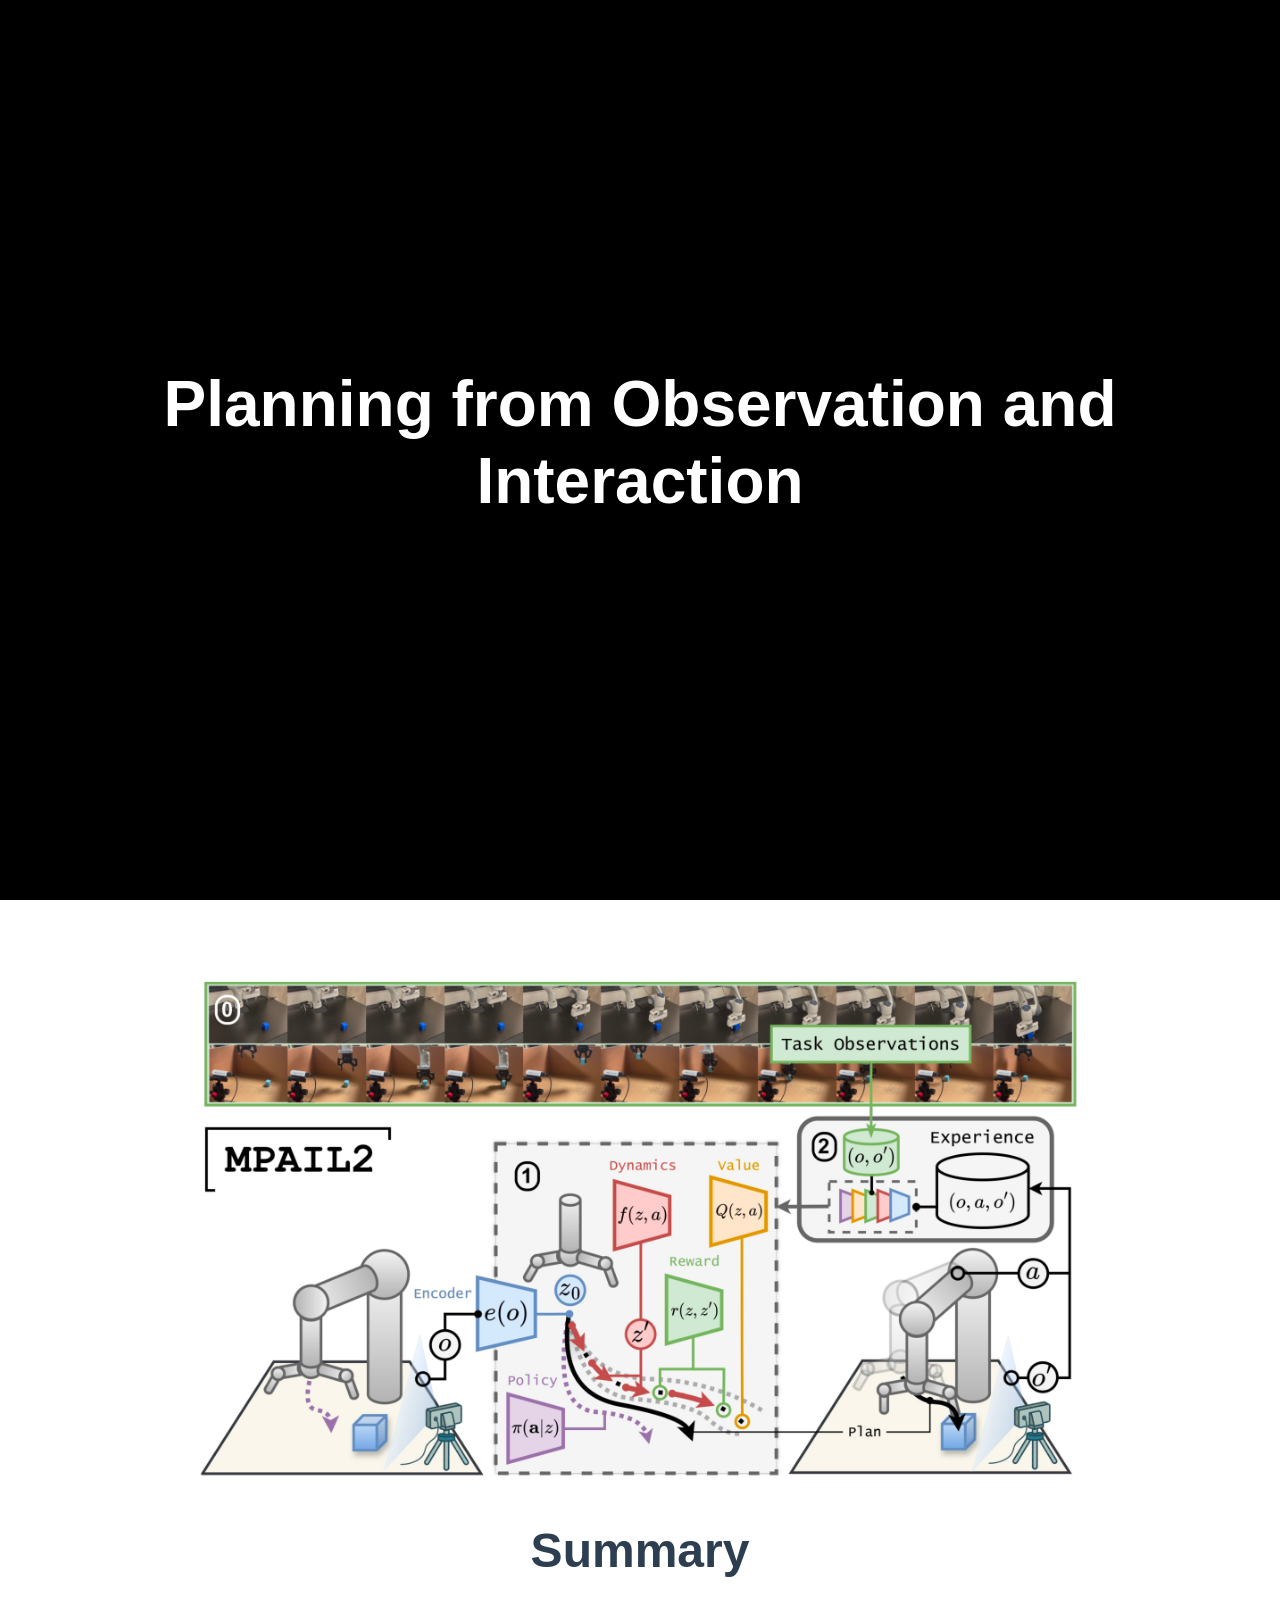
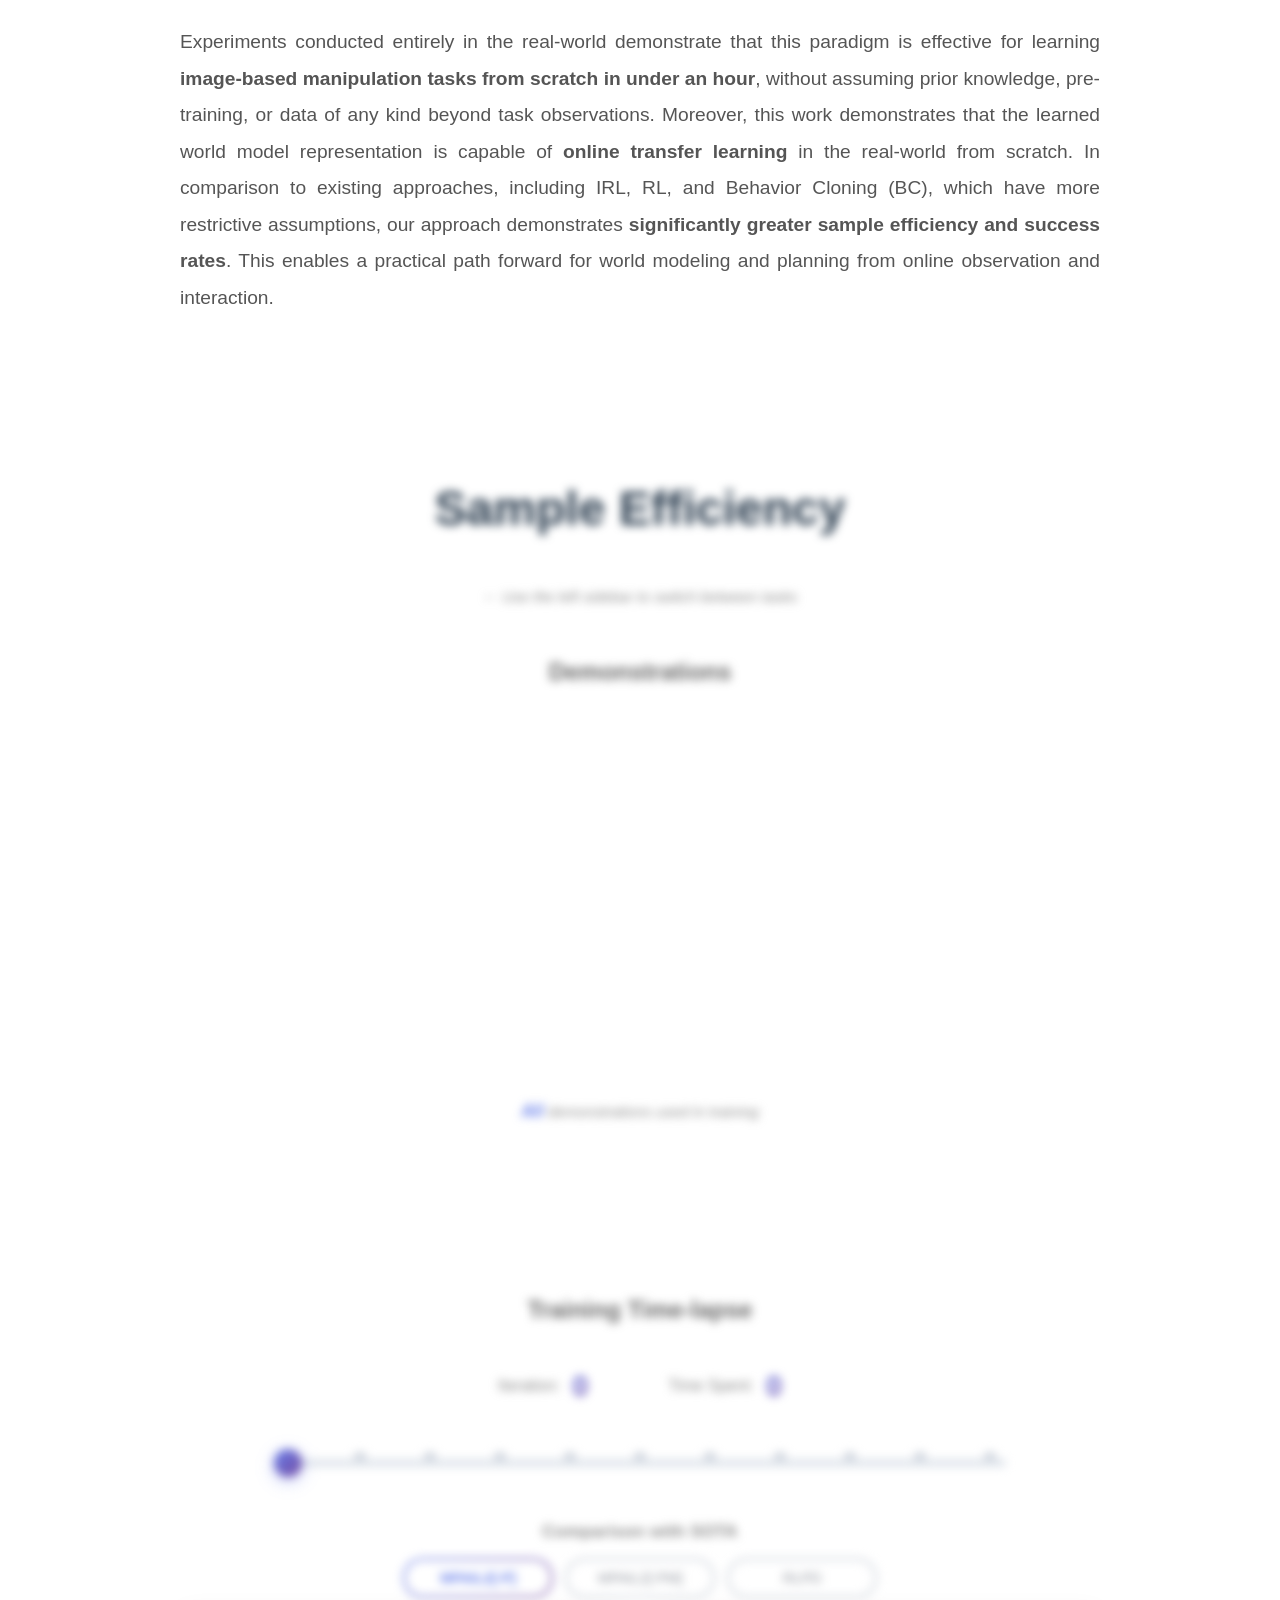
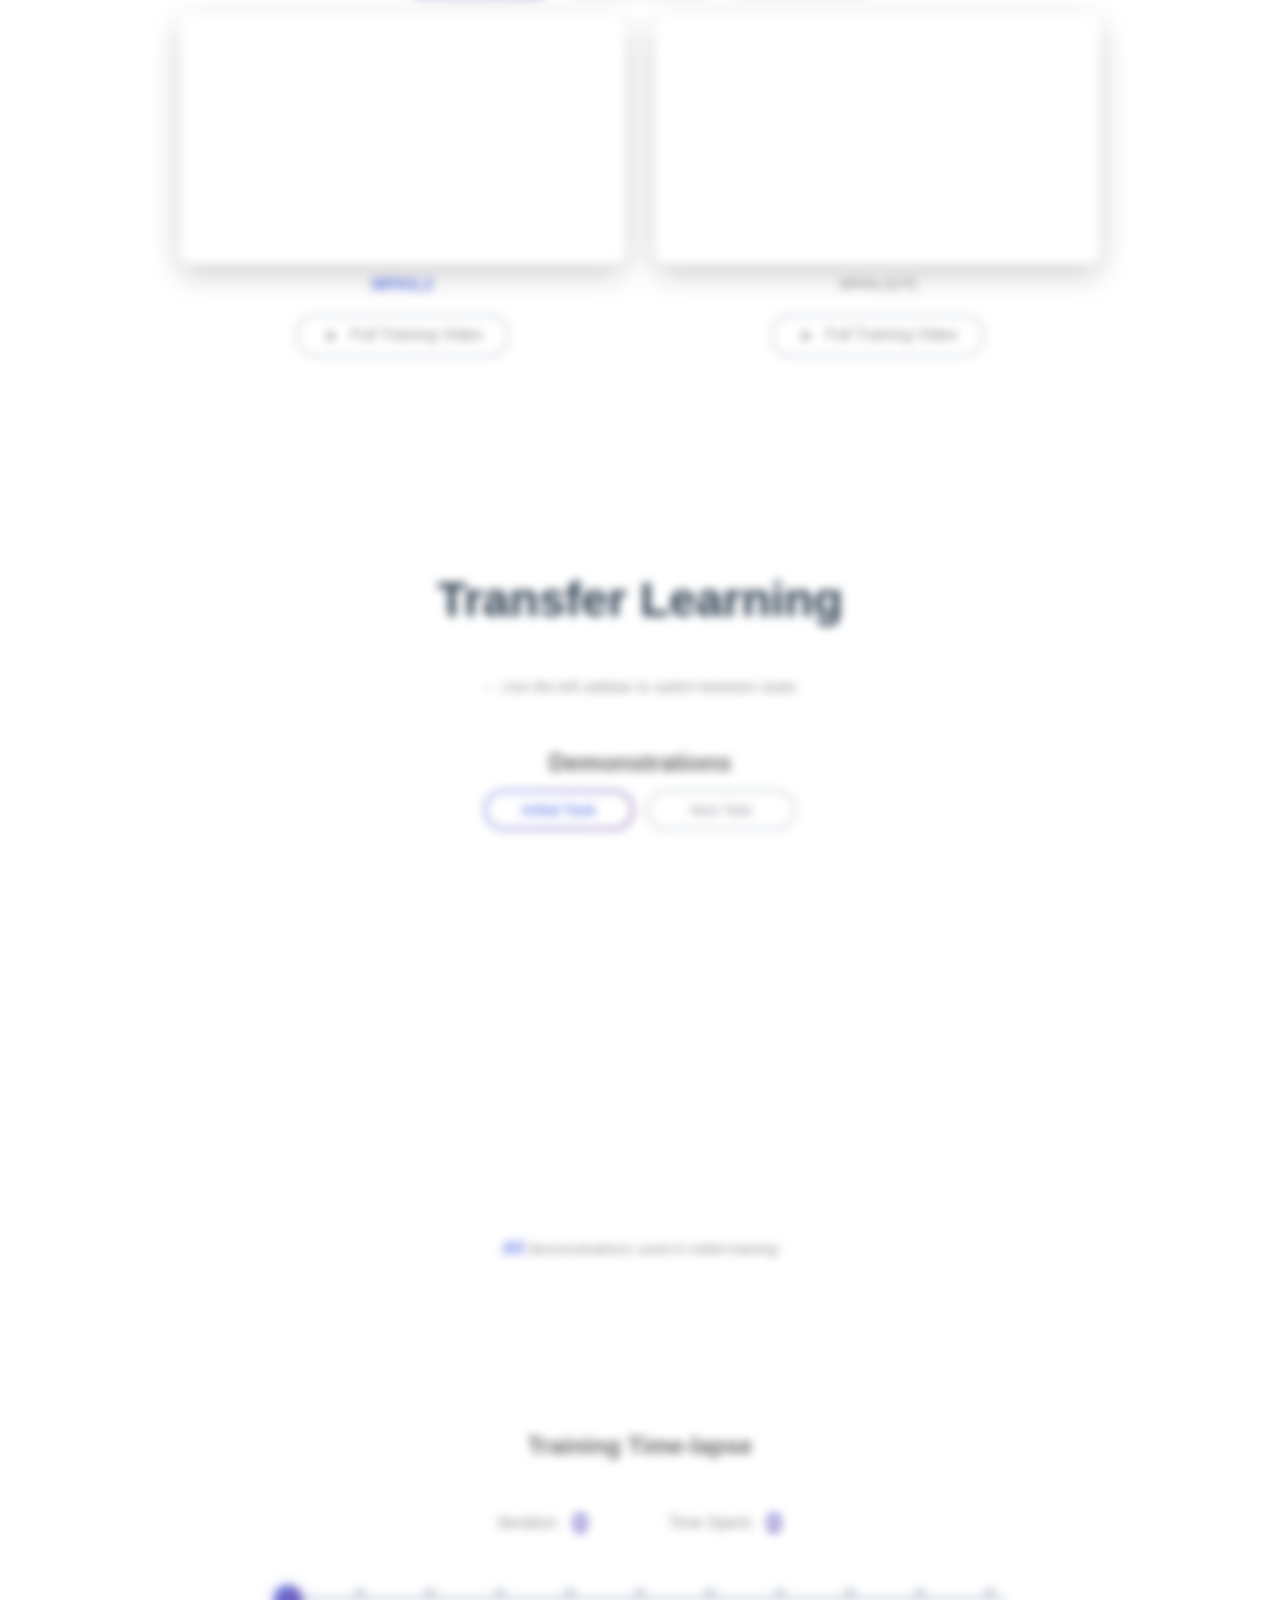
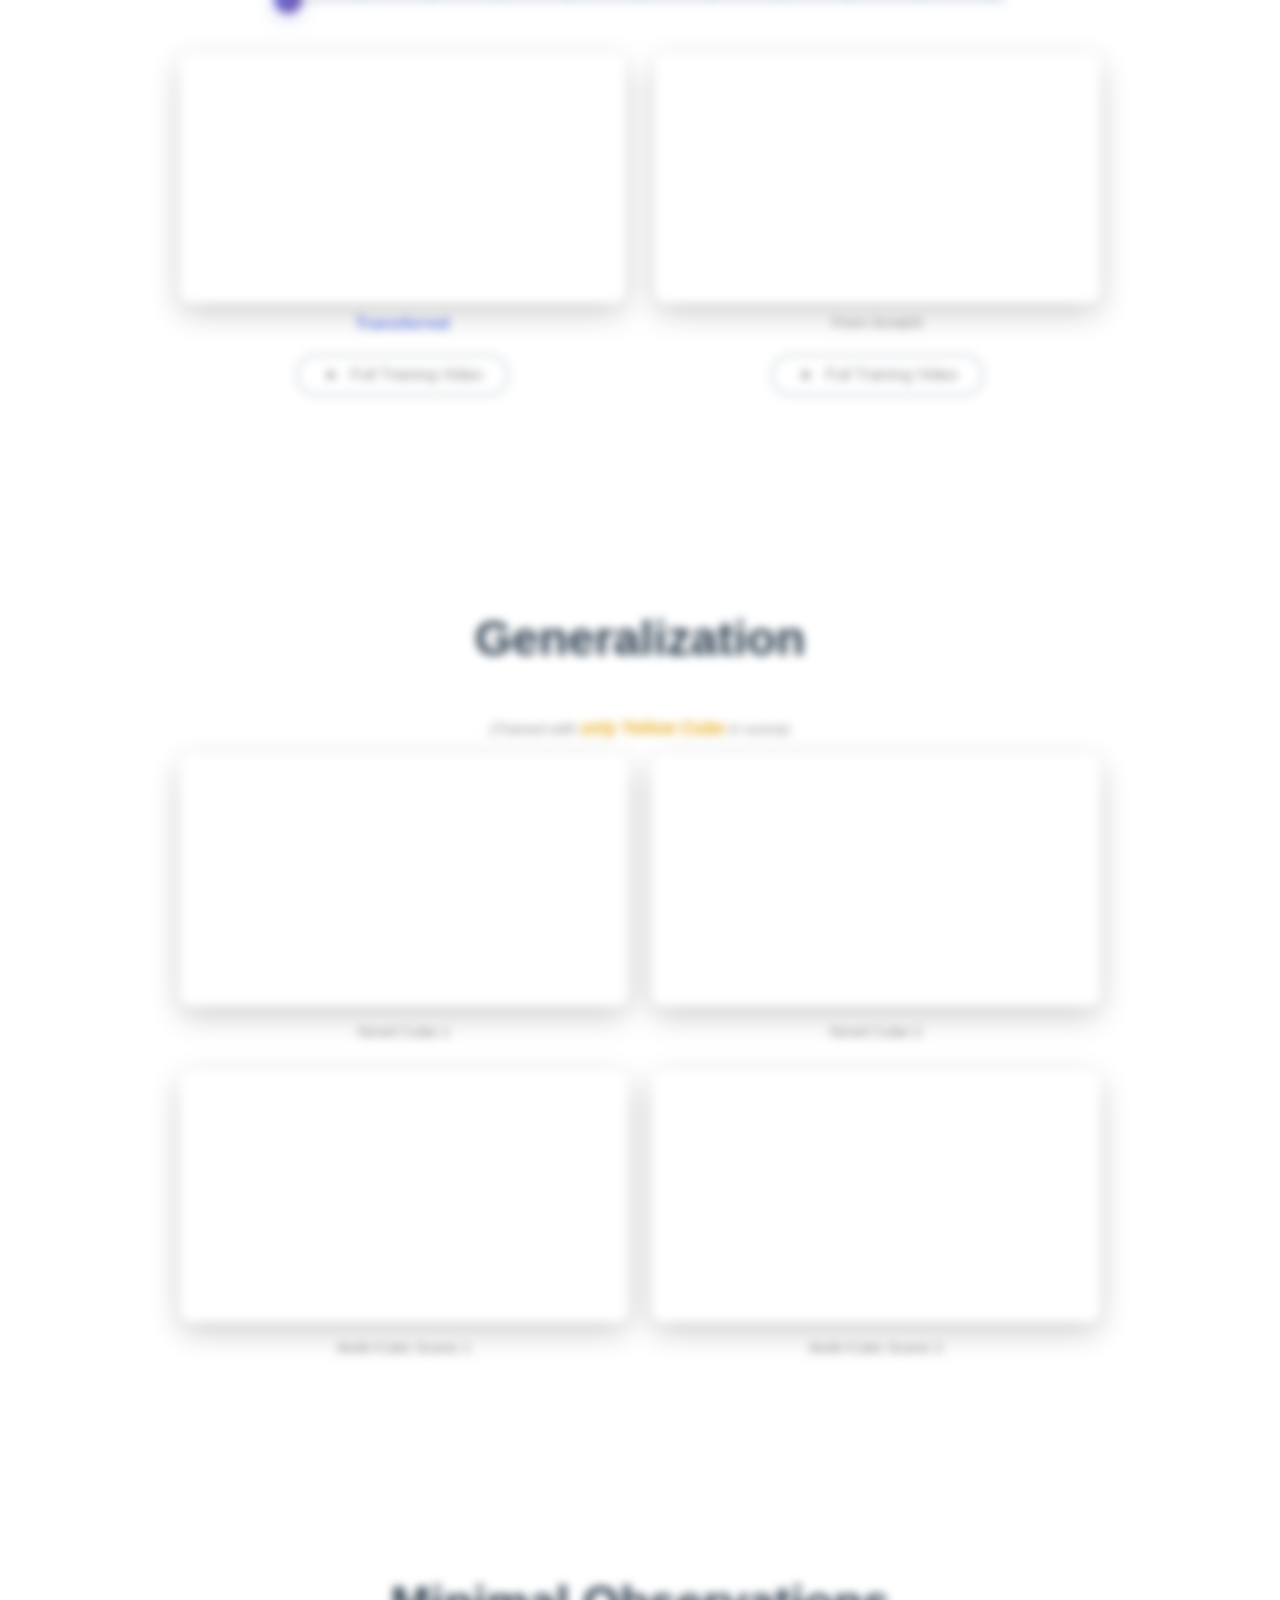
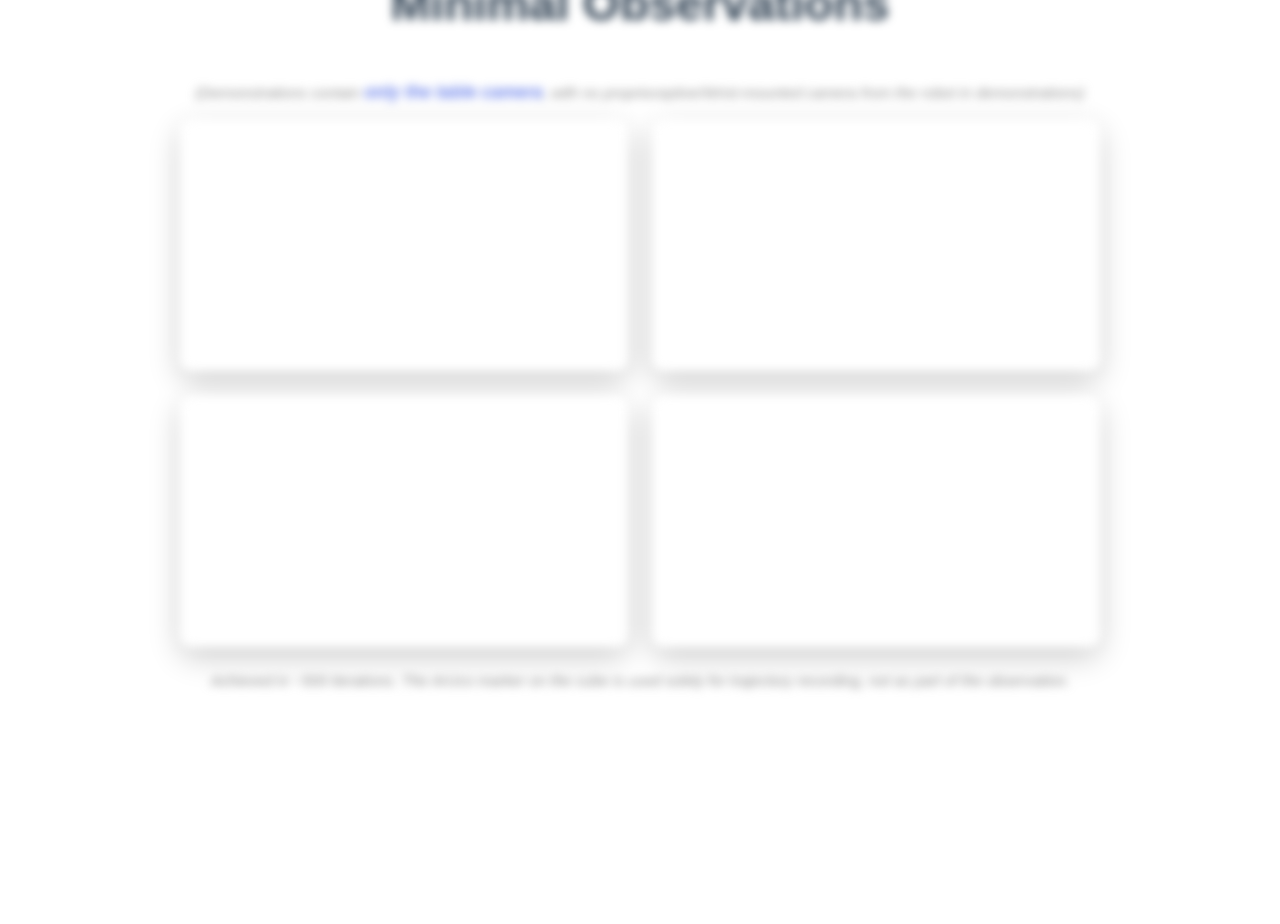
==== commit 7c4f1332: "comment pdf and github link" ====
--- a/VIEWME.html
+++ b/VIEWME.html
@@ -1620,7 +1620,7 @@
         </div>
         <div class="video-overlay">
             <h1>Planning from Observation and Interaction</h1>
-            <div class="hero-links">
+            <!-- <div class="hero-links">
                 <a href="Media/paper.pdf" target="_blank" class="hero-link-btn">
                     <svg viewBox="0 0 24 24" fill="none" stroke="currentColor" stroke-width="2"><path d="M14 2H6a2 2 0 0 0-2 2v16a2 2 0 0 0 2 2h12a2 2 0 0 0 2-2V8z"/><polyline points="14 2 14 8 20 8"/><line x1="16" y1="13" x2="8" y2="13"/><line x1="16" y1="17" x2="8" y2="17"/><polyline points="10 9 9 9 8 9"/></svg>
                     Paper
@@ -1629,7 +1629,7 @@
                     <svg viewBox="0 0 24 24" fill="currentColor"><path d="M12 0C5.37 0 0 5.37 0 12c0 5.31 3.435 9.795 8.205 11.385.6.105.825-.255.825-.57 0-.285-.015-1.23-.015-2.235-3.015.555-3.795-.735-4.035-1.41-.135-.345-.72-1.41-1.23-1.695-.42-.225-1.02-.78-.015-.795.945-.015 1.62.87 1.845 1.23 1.08 1.815 2.805 1.305 3.495.99.105-.78.42-1.305.765-1.605-2.67-.3-5.46-1.335-5.46-5.925 0-1.305.465-2.385 1.23-3.225-.12-.3-.54-1.53.12-3.18 0 0 1.005-.315 3.3 1.23.96-.27 1.98-.405 3-.405s2.04.135 3 .405c2.295-1.56 3.3-1.23 3.3-1.23.66 1.65.24 2.88.12 3.18.765.84 1.23 1.905 1.23 3.225 0 4.605-2.805 5.625-5.475 5.925.435.375.81 1.095.81 2.22 0 1.605-.015 2.895-.015 3.3 0 .315.225.69.825.57A12.02 12.02 0 0 0 24 12c0-6.63-5.37-12-12-12z"/></svg>
                     GitHub
                 </a>
-            </div>
+            </div> -->
         </div>
     </section>
 
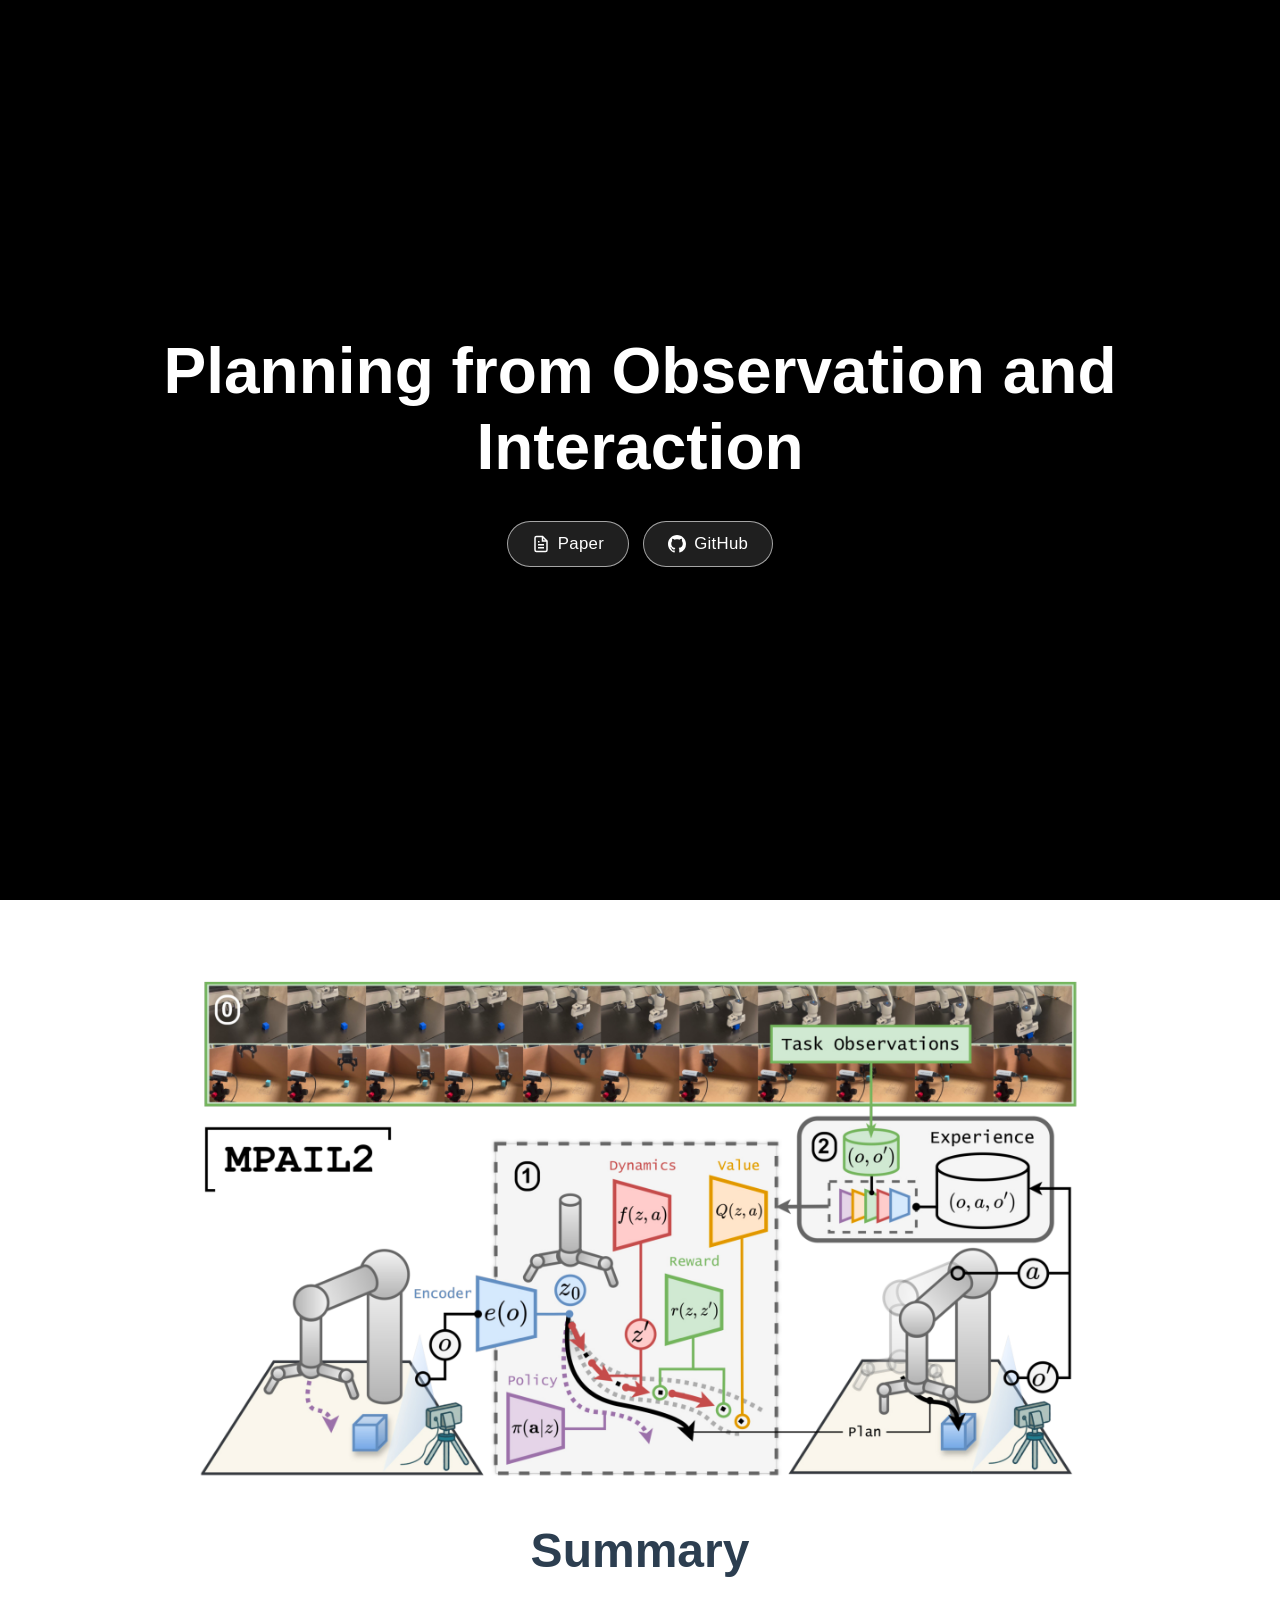
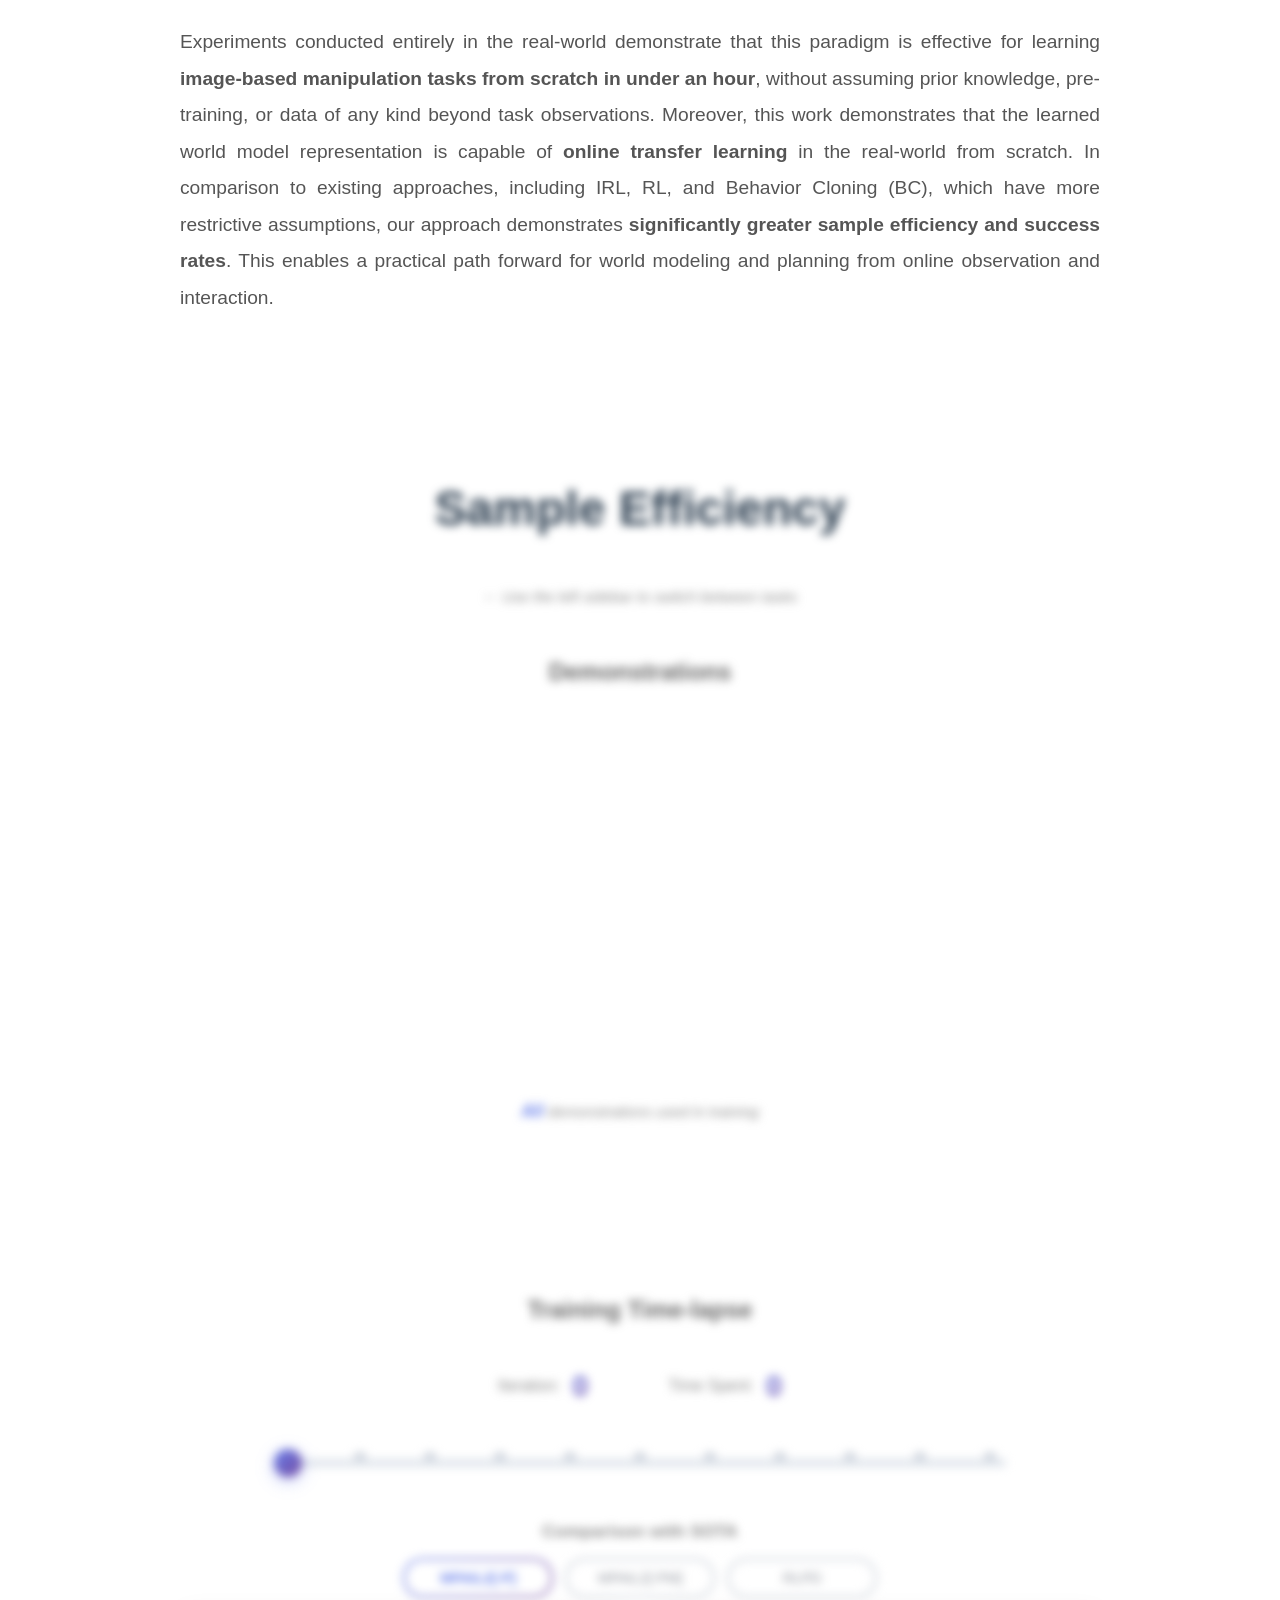
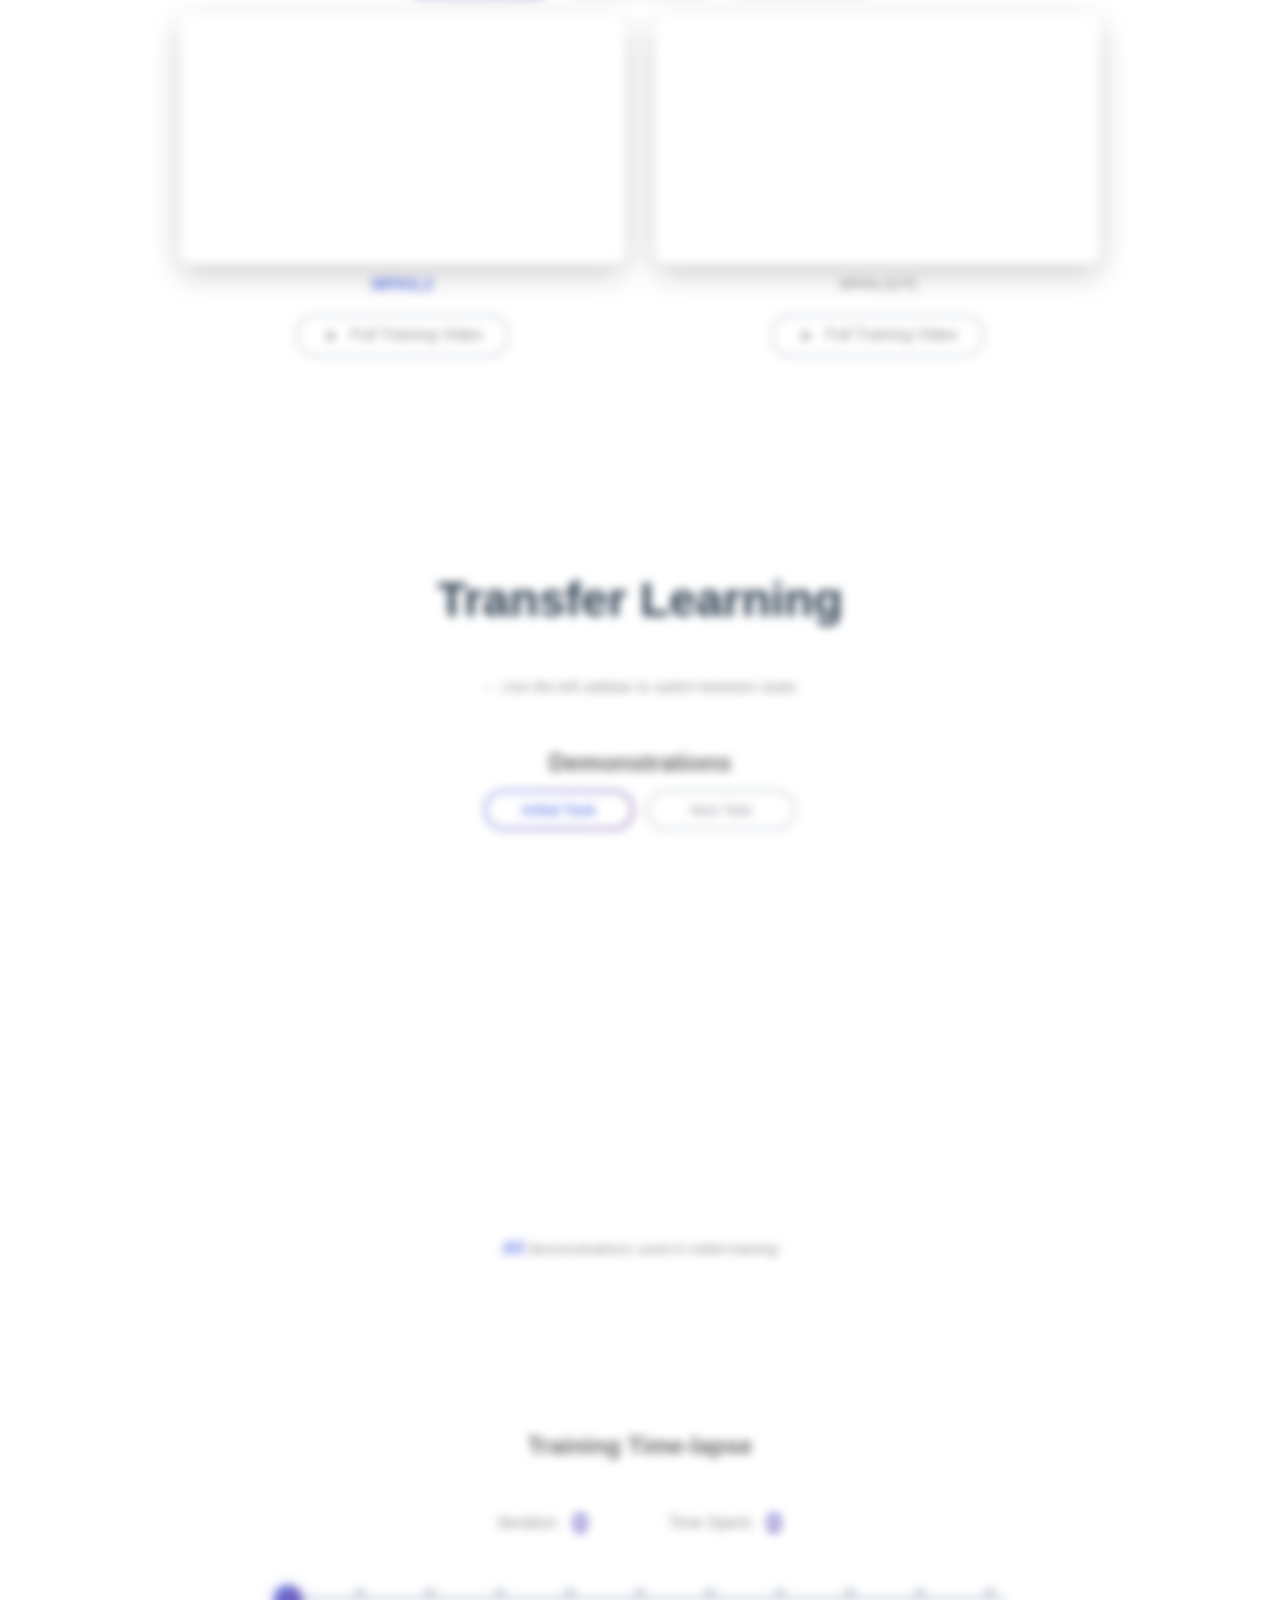
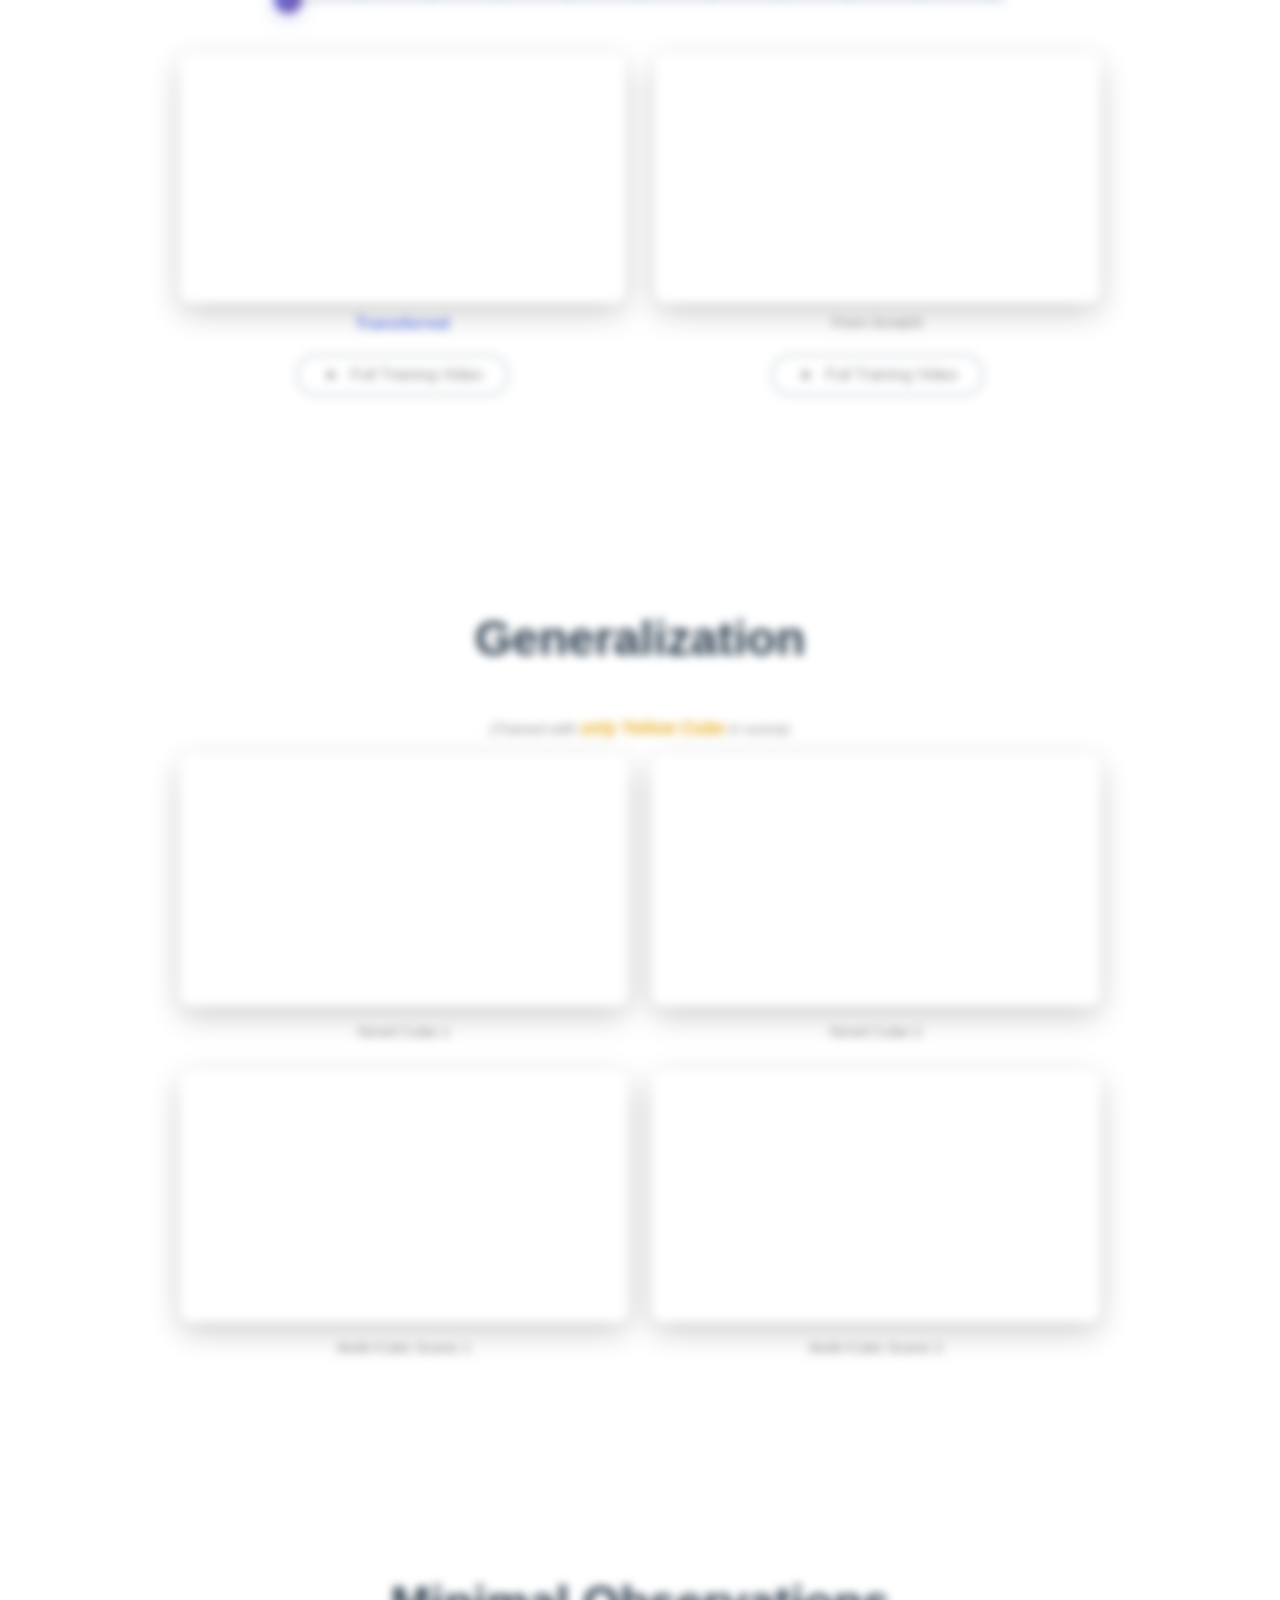
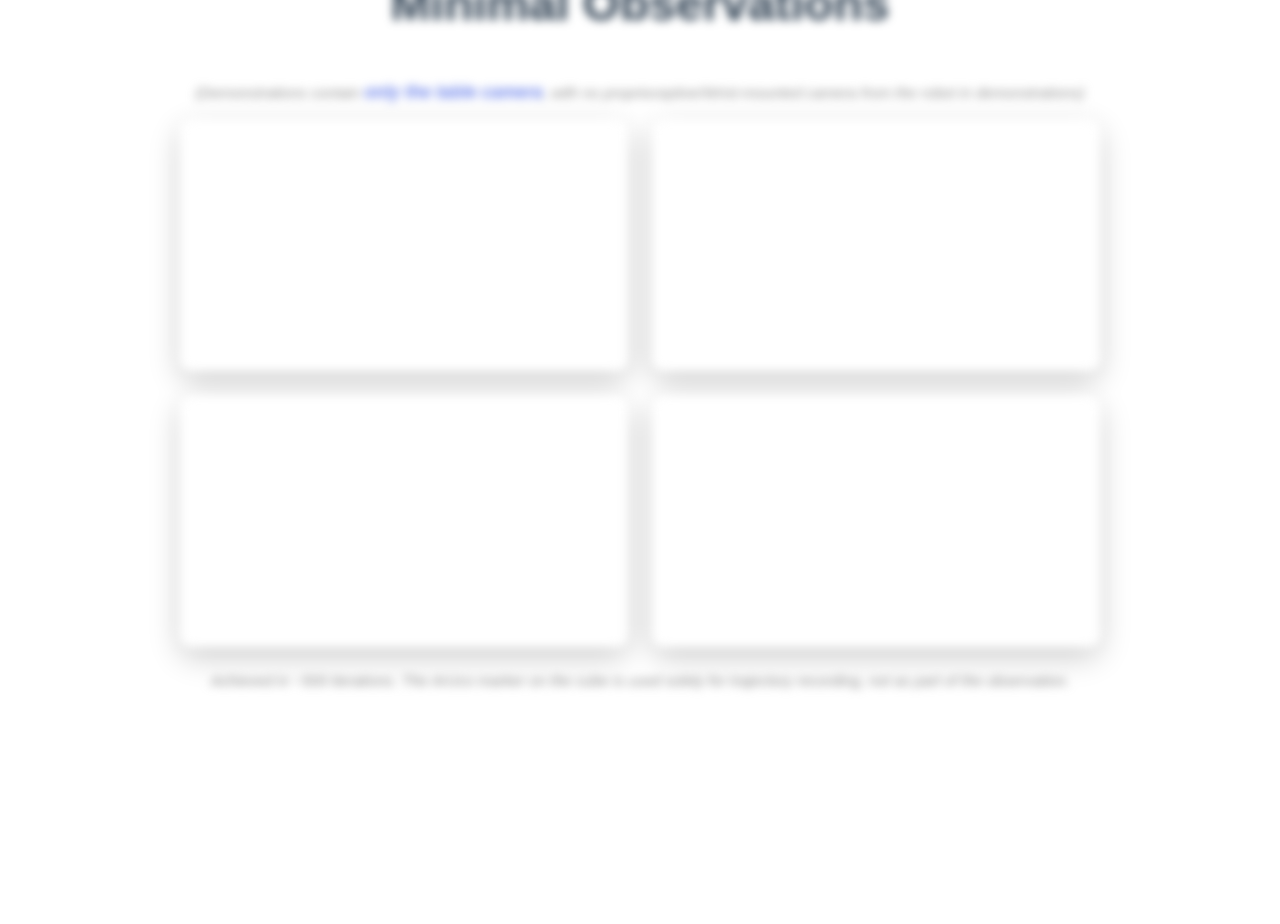
==== commit b96329d1: "Revert "comment pdf and github link" This reverts commit 7c4f133256893a9dd6e3fea65ead0a45d45d6907." ====
--- a/VIEWME.html
+++ b/VIEWME.html
@@ -1620,7 +1620,7 @@
         </div>
         <div class="video-overlay">
             <h1>Planning from Observation and Interaction</h1>
-            <!-- <div class="hero-links">
+            <div class="hero-links">
                 <a href="Media/paper.pdf" target="_blank" class="hero-link-btn">
                     <svg viewBox="0 0 24 24" fill="none" stroke="currentColor" stroke-width="2"><path d="M14 2H6a2 2 0 0 0-2 2v16a2 2 0 0 0 2 2h12a2 2 0 0 0 2-2V8z"/><polyline points="14 2 14 8 20 8"/><line x1="16" y1="13" x2="8" y2="13"/><line x1="16" y1="17" x2="8" y2="17"/><polyline points="10 9 9 9 8 9"/></svg>
                     Paper
@@ -1629,7 +1629,7 @@
                     <svg viewBox="0 0 24 24" fill="currentColor"><path d="M12 0C5.37 0 0 5.37 0 12c0 5.31 3.435 9.795 8.205 11.385.6.105.825-.255.825-.57 0-.285-.015-1.23-.015-2.235-3.015.555-3.795-.735-4.035-1.41-.135-.345-.72-1.41-1.23-1.695-.42-.225-1.02-.78-.015-.795.945-.015 1.62.87 1.845 1.23 1.08 1.815 2.805 1.305 3.495.99.105-.78.42-1.305.765-1.605-2.67-.3-5.46-1.335-5.46-5.925 0-1.305.465-2.385 1.23-3.225-.12-.3-.54-1.53.12-3.18 0 0 1.005-.315 3.3 1.23.96-.27 1.98-.405 3-.405s2.04.135 3 .405c2.295-1.56 3.3-1.23 3.3-1.23.66 1.65.24 2.88.12 3.18.765.84 1.23 1.905 1.23 3.225 0 4.605-2.805 5.625-5.475 5.925.435.375.81 1.095.81 2.22 0 1.605-.015 2.895-.015 3.3 0 .315.225.69.825.57A12.02 12.02 0 0 0 24 12c0-6.63-5.37-12-12-12z"/></svg>
                     GitHub
                 </a>
-            </div> -->
+            </div>
         </div>
     </section>
 
